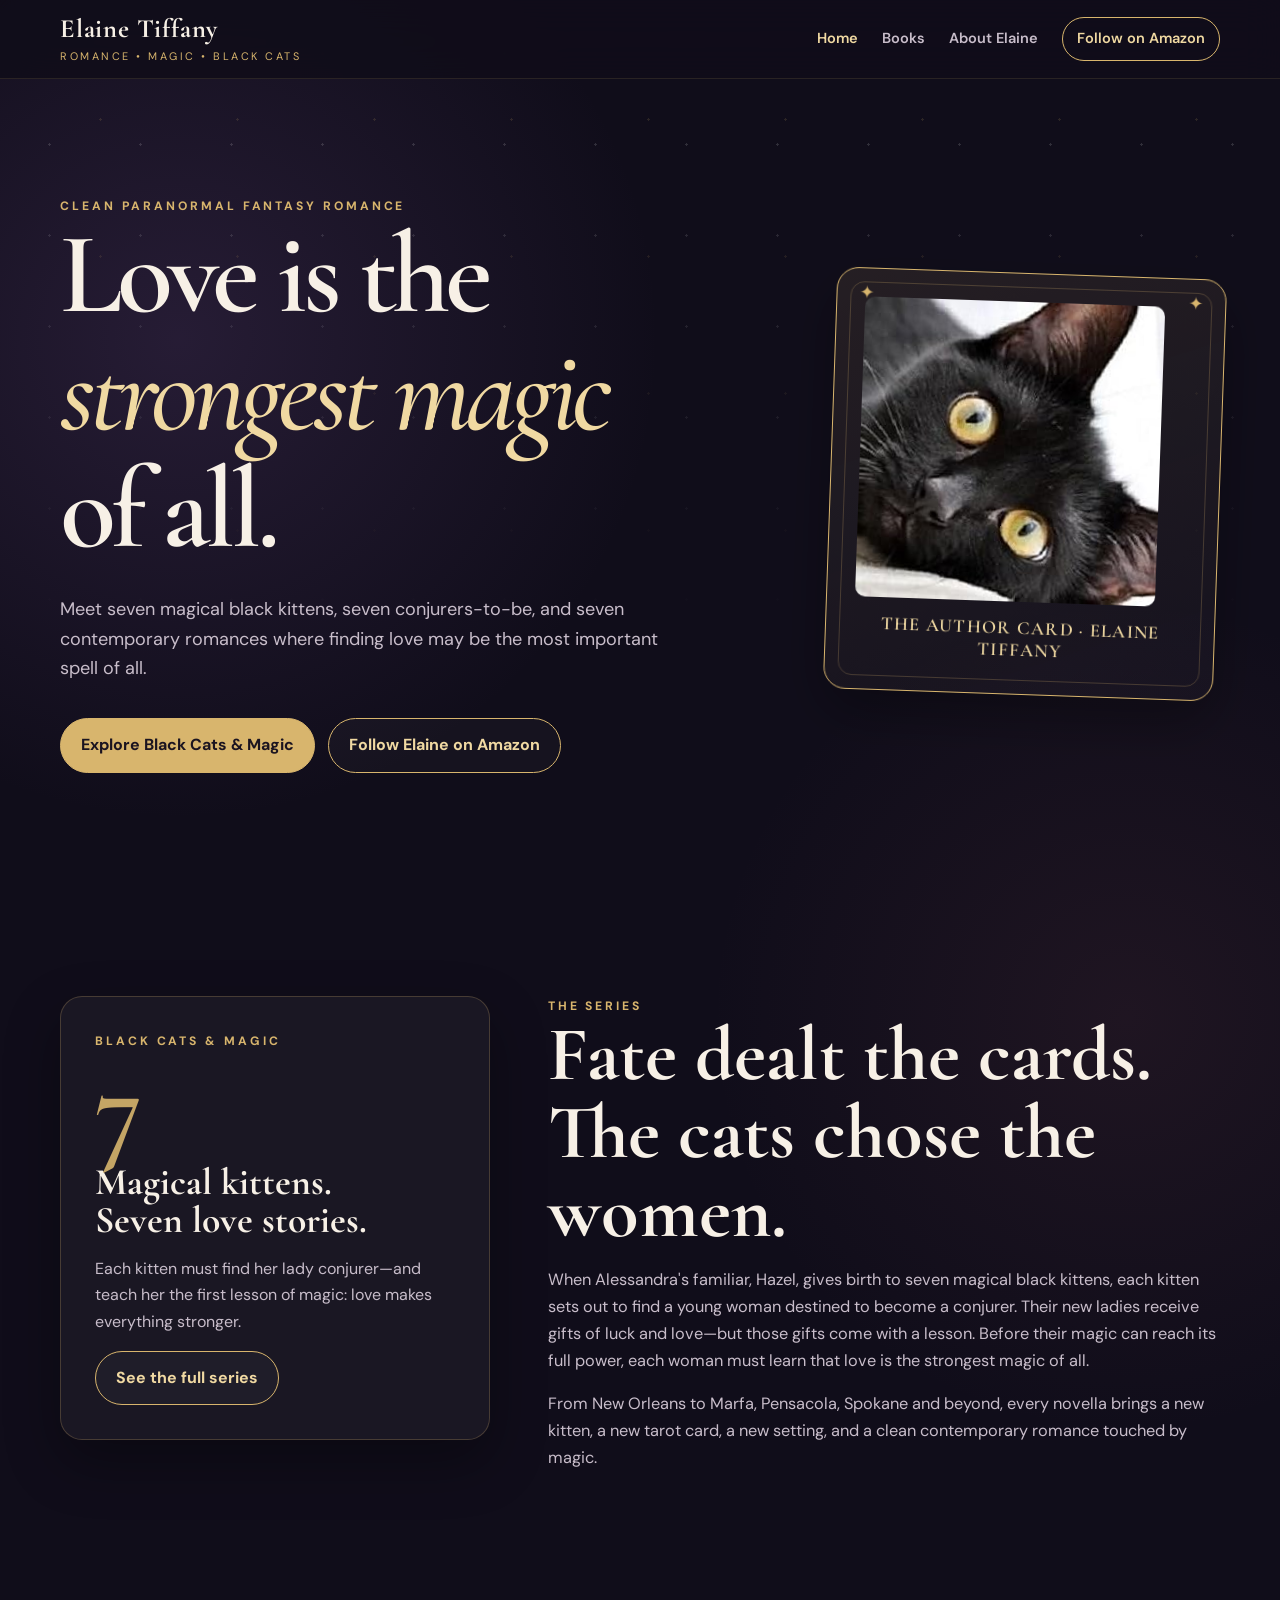
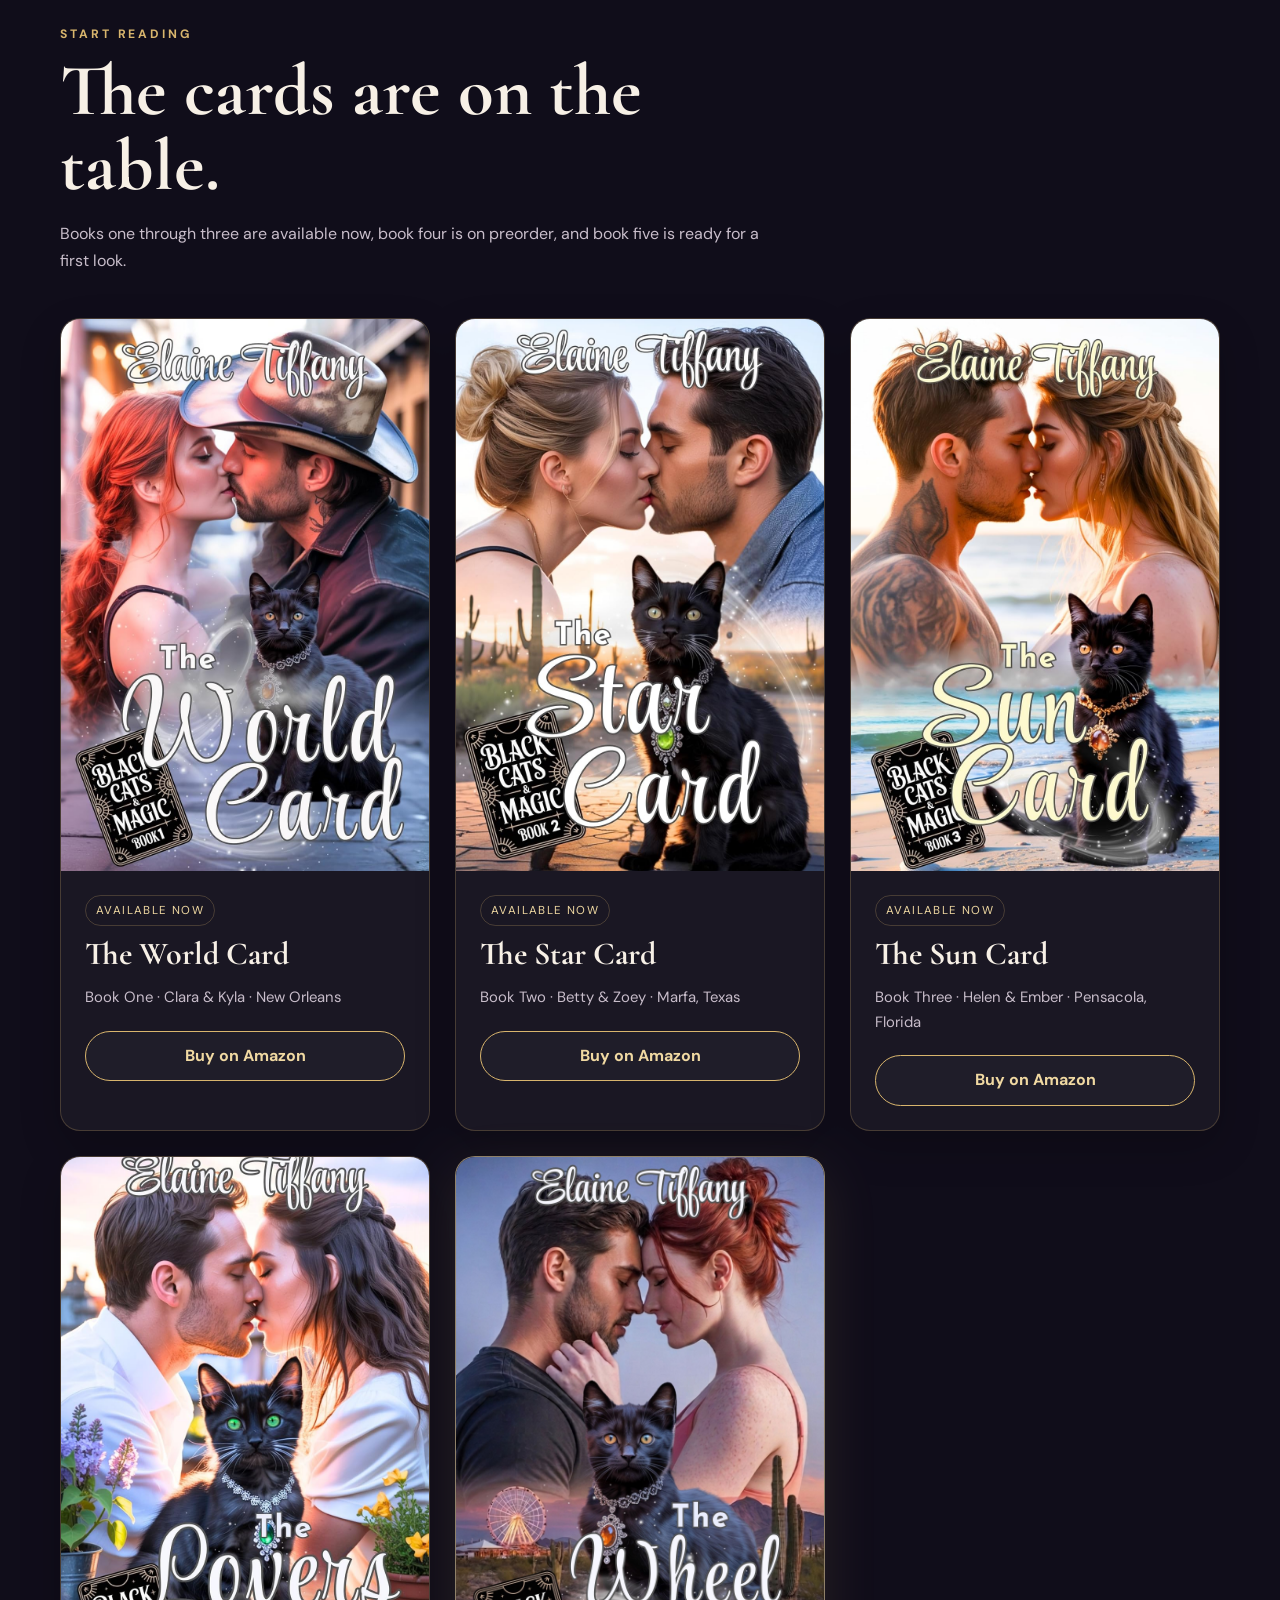
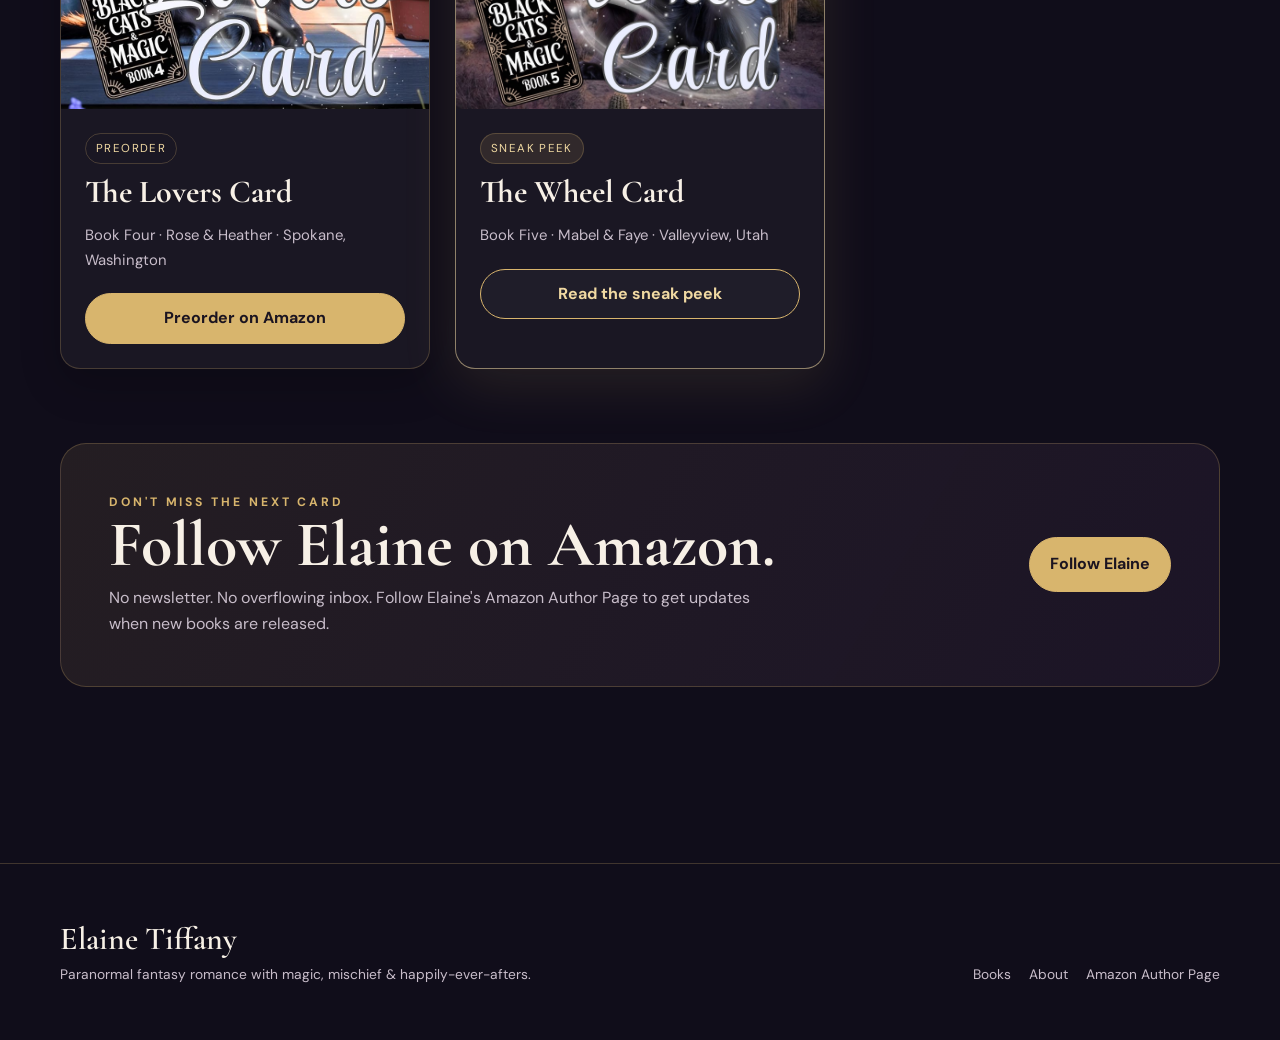
==== index.html @ 22968a8d "Add files via upload" ====
<!doctype html>
<html lang="en">
<head>
  <meta charset="utf-8">
  <meta name="viewport" content="width=device-width, initial-scale=1">
  <title>Elaine Tiffany | Paranormal Fantasy Romance</title>
  <meta name="description" content="Elaine Tiffany writes clean paranormal fantasy romance, including the seven-book Black Cats and Magic series.">
  <link rel="icon" href="assets/favicon.svg" type="image/svg+xml">
  <link rel="stylesheet" href="styles.css">
</head>
<body>
<header class="site-header">
  <div class="container nav-wrap">
    <a class="brand" href="index.html"><strong>Elaine Tiffany</strong><span>Romance • Magic • Black Cats</span></a>
    <nav aria-label="Primary navigation">
      <a href="index.html" aria-current="page">Home</a>
      <a href="books.html">Books</a>
      <a href="about.html">About Elaine</a>
      <a class="nav-cta" href="https://www.amazon.com/stores/author/B0BPYTJP8M" target="_blank" rel="noopener">Follow on Amazon</a>
    </nav>
  </div>
</header>

<main>
  <section class="hero">
    <div class="container hero-grid">
      <div>
        <div class="eyebrow">Clean paranormal fantasy romance</div>
        <h1>Love is the <em>strongest magic</em> of all.</h1>
        <p class="hero-lede">Meet seven magical black kittens, seven conjurers-to-be, and seven contemporary romances where finding love may be the most important spell of all.</p>
        <div class="button-row">
          <a class="button primary" href="books.html">Explore Black Cats &amp; Magic</a>
          <a class="button secondary" href="https://www.amazon.com/stores/author/B0BPYTJP8M" target="_blank" rel="noopener">Follow Elaine on Amazon</a>
        </div>
      </div>
      <div class="tarot-frame" aria-label="Elaine Tiffany author image">
        <div class="tarot-inner">
          <img class="author-cat" src="assets/images/elaine-tiffany-author.jpg" alt="Black cat with golden eyes, Elaine Tiffany's author image">
          <div class="tarot-caption">THE AUTHOR CARD · ELAINE TIFFANY</div>
        </div>
      </div>
    </div>
  </section>

  <section class="section">
    <div class="container series-intro">
      <aside class="series-title-card">
        <div class="eyebrow">Black Cats &amp; Magic</div>
        <div class="big-seven">7</div>
        <h3 style="font-size:2.35rem">Magical kittens.<br>Seven love stories.</h3>
        <p>Each kitten must find her lady conjurer—and teach her the first lesson of magic: love makes everything stronger.</p>
        <a class="button secondary" href="books.html">See the full series</a>
      </aside>
      <div class="series-copy">
        <div class="eyebrow">The series</div>
        <h2>Fate dealt the cards.<br>The cats chose the women.</h2>
        <p>When Alessandra's familiar, Hazel, gives birth to seven magical black kittens, each kitten sets out to find a young woman destined to become a conjurer. Their new ladies receive gifts of luck and love—but those gifts come with a lesson. Before their magic can reach its full power, each woman must learn that love is the strongest magic of all.</p>
        <p>From New Orleans to Marfa, Pensacola, Spokane and beyond, every novella brings a new kitten, a new tarot card, a new setting, and a clean contemporary romance touched by magic.</p>
      </div>
    </div>
  </section>

  <section class="section section-tight">
    <div class="container">
      <div class="section-head">
        <div class="eyebrow">Start reading</div>
        <h2>The cards are on the table.</h2>
        <p>Books one through three are available now, book four is on preorder, and book five is ready for a first look.</p>
      </div>
      <div class="book-grid">
        <article class="book-card"><img src="assets/images/the-world-card.jpg" alt="The World Card book cover"><div class="book-card-body"><span class="status">Available now</span><h3>The World Card</h3><p>Book One · Clara &amp; Kyla · New Orleans</p><a class="button secondary" href="https://www.amazon.com/dp/B0DJK5N8MV" target="_blank" rel="noopener">Buy on Amazon</a></div></article>
        <article class="book-card"><img src="assets/images/the-star-card.jpg" alt="The Star Card book cover"><div class="book-card-body"><span class="status">Available now</span><h3>The Star Card</h3><p>Book Two · Betty &amp; Zoey · Marfa, Texas</p><a class="button secondary" href="https://www.amazon.com/dp/B0DPY5WGW9" target="_blank" rel="noopener">Buy on Amazon</a></div></article>
        <article class="book-card"><img src="assets/images/the-sun-card.jpg" alt="The Sun Card book cover"><div class="book-card-body"><span class="status">Available now</span><h3>The Sun Card</h3><p>Book Three · Helen &amp; Ember · Pensacola, Florida</p><a class="button secondary" href="https://www.amazon.com/dp/B0F662FKKF" target="_blank" rel="noopener">Buy on Amazon</a></div></article>
        <article class="book-card"><img src="assets/images/the-lovers-card.jpg" alt="The Lovers Card book cover"><div class="book-card-body"><span class="status">Preorder</span><h3>The Lovers Card</h3><p>Book Four · Rose &amp; Heather · Spokane, Washington</p><a class="button primary" href="https://www.amazon.com/dp/B0HG5HDKYB" target="_blank" rel="noopener">Preorder on Amazon</a></div></article>
        <article class="book-card sneak"><img src="assets/images/the-wheel-card.jpg" alt="The Wheel Card book cover"><div class="book-card-body"><span class="status">Sneak peek</span><h3>The Wheel Card</h3><p>Book Five · Mabel &amp; Faye · Valleyview, Utah</p><a class="button secondary" href="books.html#book-five">Read the sneak peek</a></div></article>
      </div>

      <div class="cta-band">
        <div><div class="eyebrow">Don't miss the next card</div><h2>Follow Elaine on Amazon.</h2><p>No newsletter. No overflowing inbox. Follow Elaine's Amazon Author Page to get updates when new books are released.</p></div>
        <a class="button primary" href="https://www.amazon.com/stores/author/B0BPYTJP8M" target="_blank" rel="noopener">Follow Elaine</a>
      </div>
    </div>
  </section>
</main>

<footer class="site-footer"><div class="container footer-grid"><div><div class="footer-brand">Elaine Tiffany</div><div class="footer-note">Paranormal fantasy romance with magic, mischief &amp; happily-ever-afters.</div></div><div class="footer-links"><a href="books.html">Books</a><a href="about.html">About</a><a href="https://www.amazon.com/stores/author/B0BPYTJP8M" target="_blank" rel="noopener">Amazon Author Page</a></div></div></footer>
</body>
</html>
---- styles.css ----
@import url('https://fonts.googleapis.com/css2?family=Cormorant+Garamond:wght@500;600;700&family=DM+Sans:wght@400;500;600;700&display=swap');

:root {
  --night: #100d1a;
  --night-2: #191329;
  --plum: #2b1e3c;
  --ink: #f7f0e6;
  --muted: #c8bdca;
  --gold: #d8b56d;
  --gold-pale: #f0d9a2;
  --rose: #c98282;
  --line: rgba(216,181,109,.24);
  --panel: rgba(255,255,255,.045);
  --shadow: 0 22px 55px rgba(0,0,0,.32);
}

* { box-sizing: border-box; }
html { scroll-behavior: smooth; }
body {
  margin: 0;
  color: var(--ink);
  font-family: "DM Sans", system-ui, sans-serif;
  background:
    radial-gradient(circle at 14% 8%, rgba(109,76,138,.24), transparent 30rem),
    radial-gradient(circle at 88% 24%, rgba(141,79,89,.12), transparent 26rem),
    var(--night);
  line-height: 1.65;
}
body::before {
  content: "";
  position: fixed; inset: 0; pointer-events: none; opacity: .25;
  background-image:
    radial-gradient(circle, rgba(255,255,255,.7) 0 1px, transparent 1.4px),
    radial-gradient(circle, rgba(216,181,109,.7) 0 1px, transparent 1.4px);
  background-size: 91px 91px, 137px 137px;
  background-position: 4px 8px, 32px 51px;
  mask-image: linear-gradient(to bottom, black, transparent 72%);
}

a { color: inherit; }
img { max-width: 100%; display: block; }
.container { width: min(1160px, calc(100% - 40px)); margin: 0 auto; }

.site-header {
  position: sticky; top: 0; z-index: 50;
  background: rgba(16,13,26,.88);
  backdrop-filter: blur(18px);
  border-bottom: 1px solid rgba(216,181,109,.13);
}
.nav-wrap { display:flex; align-items:center; justify-content:space-between; min-height:78px; gap:24px; }
.brand { text-decoration:none; display:flex; flex-direction:column; line-height:1; }
.brand strong { font: 700 1.65rem/1 "Cormorant Garamond", serif; letter-spacing:.03em; }
.brand span { color:var(--gold); font-size:.68rem; letter-spacing:.23em; text-transform:uppercase; margin-top:8px; }
nav { display:flex; gap:24px; align-items:center; }
nav a { text-decoration:none; color:var(--muted); font-size:.91rem; font-weight:600; }
nav a:hover, nav a[aria-current="page"] { color:var(--gold-pale); }
.nav-cta { border:1px solid var(--gold); padding:9px 14px; border-radius:999px; color:var(--gold-pale)!important; }

.hero { min-height: calc(100vh - 79px); display:grid; align-items:center; padding:72px 0 82px; }
.hero-grid { display:grid; grid-template-columns: 1.12fr .88fr; align-items:center; gap:72px; }
.eyebrow { color:var(--gold); font-size:.76rem; text-transform:uppercase; letter-spacing:.24em; font-weight:700; }
h1,h2,h3 { font-family:"Cormorant Garamond", serif; line-height:1.02; margin:0; }
h1 { font-size:clamp(4rem, 9vw, 7.6rem); font-weight:600; letter-spacing:-.045em; }
.hero h1 em { color:var(--gold-pale); font-style:italic; font-weight:500; }
.hero-lede { max-width:680px; color:var(--muted); font-size:1.13rem; margin:26px 0 34px; }
.button-row { display:flex; flex-wrap:wrap; gap:13px; }
.button { display:inline-flex; align-items:center; justify-content:center; text-decoration:none; border-radius:999px; padding:13px 20px; font-weight:700; border:1px solid var(--gold); transition:.2s ease; }
.button.primary { background:var(--gold); color:#1b1420; }
.button.secondary { color:var(--gold-pale); background:rgba(255,255,255,.025); }
.button:hover { transform:translateY(-2px); box-shadow:0 9px 24px rgba(0,0,0,.24); }

.tarot-frame { width:min(390px, 100%); margin-left:auto; border:1px solid var(--gold); padding:13px; border-radius:22px; background:linear-gradient(160deg, rgba(216,181,109,.1), rgba(255,255,255,.02)); box-shadow:var(--shadow); transform:rotate(2deg); }
.tarot-inner { border:1px solid var(--line); padding:14px; border-radius:14px; position:relative; }
.tarot-inner::before,.tarot-inner::after { content:"✦"; position:absolute; color:var(--gold); font-size:18px; top:-4px; }
.tarot-inner::before { left:8px; }.tarot-inner::after { right:8px; }
.author-cat { aspect-ratio:1/1; object-fit:cover; border-radius:10px; }
.tarot-caption { text-align:center; padding:15px 4px 5px; color:var(--gold-pale); font:600 1.15rem "Cormorant Garamond",serif; letter-spacing:.07em; }

.section { padding:96px 0; position:relative; }
.section-tight { padding-top:40px; }
.section-head { max-width:720px; margin-bottom:44px; }
.section-head h2 { font-size:clamp(2.9rem,5.7vw,5rem); margin-top:10px; }
.section-head p { color:var(--muted); margin:18px 0 0; }

.series-intro { display:grid; grid-template-columns:.78fr 1.22fr; gap:58px; align-items:start; }
.series-title-card { border:1px solid var(--line); border-radius:22px; padding:34px; background:var(--panel); box-shadow:var(--shadow); position:sticky; top:112px; }
.series-title-card .big-seven { font:600 7rem/1 "Cormorant Garamond",serif; color:var(--gold); opacity:.9; }
.series-title-card p { color:var(--muted); }
.series-copy h2 { font-size:clamp(3.2rem,6vw,5.3rem); }
.series-copy p { color:var(--muted); font-size:1.02rem; }

.book-grid { display:grid; grid-template-columns:repeat(3,1fr); gap:25px; }
.book-card { border:1px solid var(--line); background:var(--panel); border-radius:20px; overflow:hidden; box-shadow:0 16px 42px rgba(0,0,0,.2); }
.book-card img { width:100%; aspect-ratio:2/3; object-fit:cover; }
.book-card-body { padding:24px; }
.book-card .status { display:inline-flex; padding:5px 10px; border:1px solid var(--line); border-radius:999px; color:var(--gold-pale); font-size:.72rem; letter-spacing:.12em; text-transform:uppercase; margin-bottom:12px; }
.book-card h3 { font-size:2rem; }
.book-card p { color:var(--muted); font-size:.93rem; }
.book-card .button { width:100%; margin-top:6px; padding:11px 14px; }
.sneak { border-color:rgba(240,217,162,.55); box-shadow:0 16px 55px rgba(216,181,109,.12); }
.sneak .status { background:rgba(216,181,109,.12); }

.cta-band { margin:74px 0 0; border:1px solid var(--line); border-radius:26px; padding:48px; background:linear-gradient(120deg, rgba(216,181,109,.1), rgba(110,74,136,.12)); display:flex; justify-content:space-between; align-items:center; gap:28px; }
.cta-band h2 { font-size:clamp(2.3rem,5vw,4rem); }
.cta-band p { color:var(--muted); margin:8px 0 0; max-width:650px; }

.page-hero { padding:88px 0 48px; }
.page-hero h1 { font-size:clamp(4rem,8vw,7rem); }
.page-hero p { color:var(--muted); max-width:760px; font-size:1.08rem; }
.book-list { display:flex; flex-direction:column; gap:34px; }
.book-feature { display:grid; grid-template-columns:280px 1fr; gap:40px; padding:30px; border:1px solid var(--line); background:var(--panel); border-radius:24px; align-items:start; }
.book-feature img { border-radius:12px; box-shadow:0 16px 38px rgba(0,0,0,.34); }
.book-meta { color:var(--gold); text-transform:uppercase; letter-spacing:.17em; font-size:.73rem; font-weight:700; }
.book-feature h2 { font-size:clamp(2.7rem,5vw,4.3rem); margin:8px 0 13px; }
.book-feature p { color:var(--muted); }
.book-feature .button { margin-top:8px; }

.future-grid { display:grid; grid-template-columns:1fr 1fr; gap:28px; margin-top:38px; }
.future-card { min-height:330px; border:1px solid var(--line); border-radius:24px; padding:38px; display:flex; flex-direction:column; justify-content:flex-end; background:
  linear-gradient(to top, rgba(16,13,26,.96), rgba(26,19,41,.74)),
  repeating-linear-gradient(45deg, transparent 0 24px, rgba(216,181,109,.04) 24px 25px);
  position:relative; overflow:hidden;
}
.future-card::before { content:"✦"; position:absolute; top:25px; right:30px; color:var(--gold); font-size:3rem; opacity:.3; }
.future-card .roman { font:600 5.5rem/1 "Cormorant Garamond",serif; color:rgba(216,181,109,.18); position:absolute; top:22px; left:30px; }
.future-card h3 { font-size:3rem; }
.future-card p { color:var(--muted); margin-bottom:0; }

.about-grid { display:grid; grid-template-columns:370px 1fr; gap:64px; align-items:start; }
.about-photo { border:1px solid var(--gold); padding:14px; border-radius:22px; background:var(--panel); box-shadow:var(--shadow); }
.about-photo img { border-radius:12px; aspect-ratio:1/1; object-fit:cover; }
.about-copy h1 { font-size:clamp(4rem,8vw,7rem); }
.about-copy p { color:var(--muted); font-size:1.03rem; }
.about-copy .signature { color:var(--gold-pale); font:italic 600 2rem "Cormorant Garamond",serif; }

.site-footer { padding:55px 0; border-top:1px solid var(--line); margin-top:80px; }
.footer-grid { display:flex; justify-content:space-between; gap:30px; align-items:flex-end; }
.footer-brand { font:600 2rem "Cormorant Garamond",serif; }
.footer-note { color:var(--muted); font-size:.86rem; margin-top:5px; }
.footer-links { display:flex; flex-wrap:wrap; gap:18px; justify-content:flex-end; }
.footer-links a { color:var(--muted); text-decoration:none; font-size:.86rem; }
.footer-links a:hover { color:var(--gold-pale); }

@media (max-width: 900px) {
  .hero-grid,.series-intro,.about-grid { grid-template-columns:1fr; }
  .tarot-frame { margin:20px auto 0; }
  .series-title-card { position:static; }
  .book-grid { grid-template-columns:repeat(2,1fr); }
  .book-feature { grid-template-columns:220px 1fr; gap:28px; }
  .about-photo { max-width:380px; }
}
@media (max-width: 650px) {
  .container { width:min(100% - 28px,1160px); }
  .nav-wrap { min-height:70px; }
  nav a:not(.nav-cta) { display:none; }
  .brand strong { font-size:1.35rem; }
  h1 { font-size:3.55rem; }
  .hero { padding-top:48px; }
  .section { padding:70px 0; }
  .book-grid,.future-grid { grid-template-columns:1fr; }
  .book-feature { grid-template-columns:1fr; padding:20px; }
  .book-feature img { width:min(280px,100%); margin:auto; }
  .cta-band,.footer-grid { flex-direction:column; align-items:flex-start; }
  .cta-band { padding:32px; }
  .footer-links { justify-content:flex-start; }
}
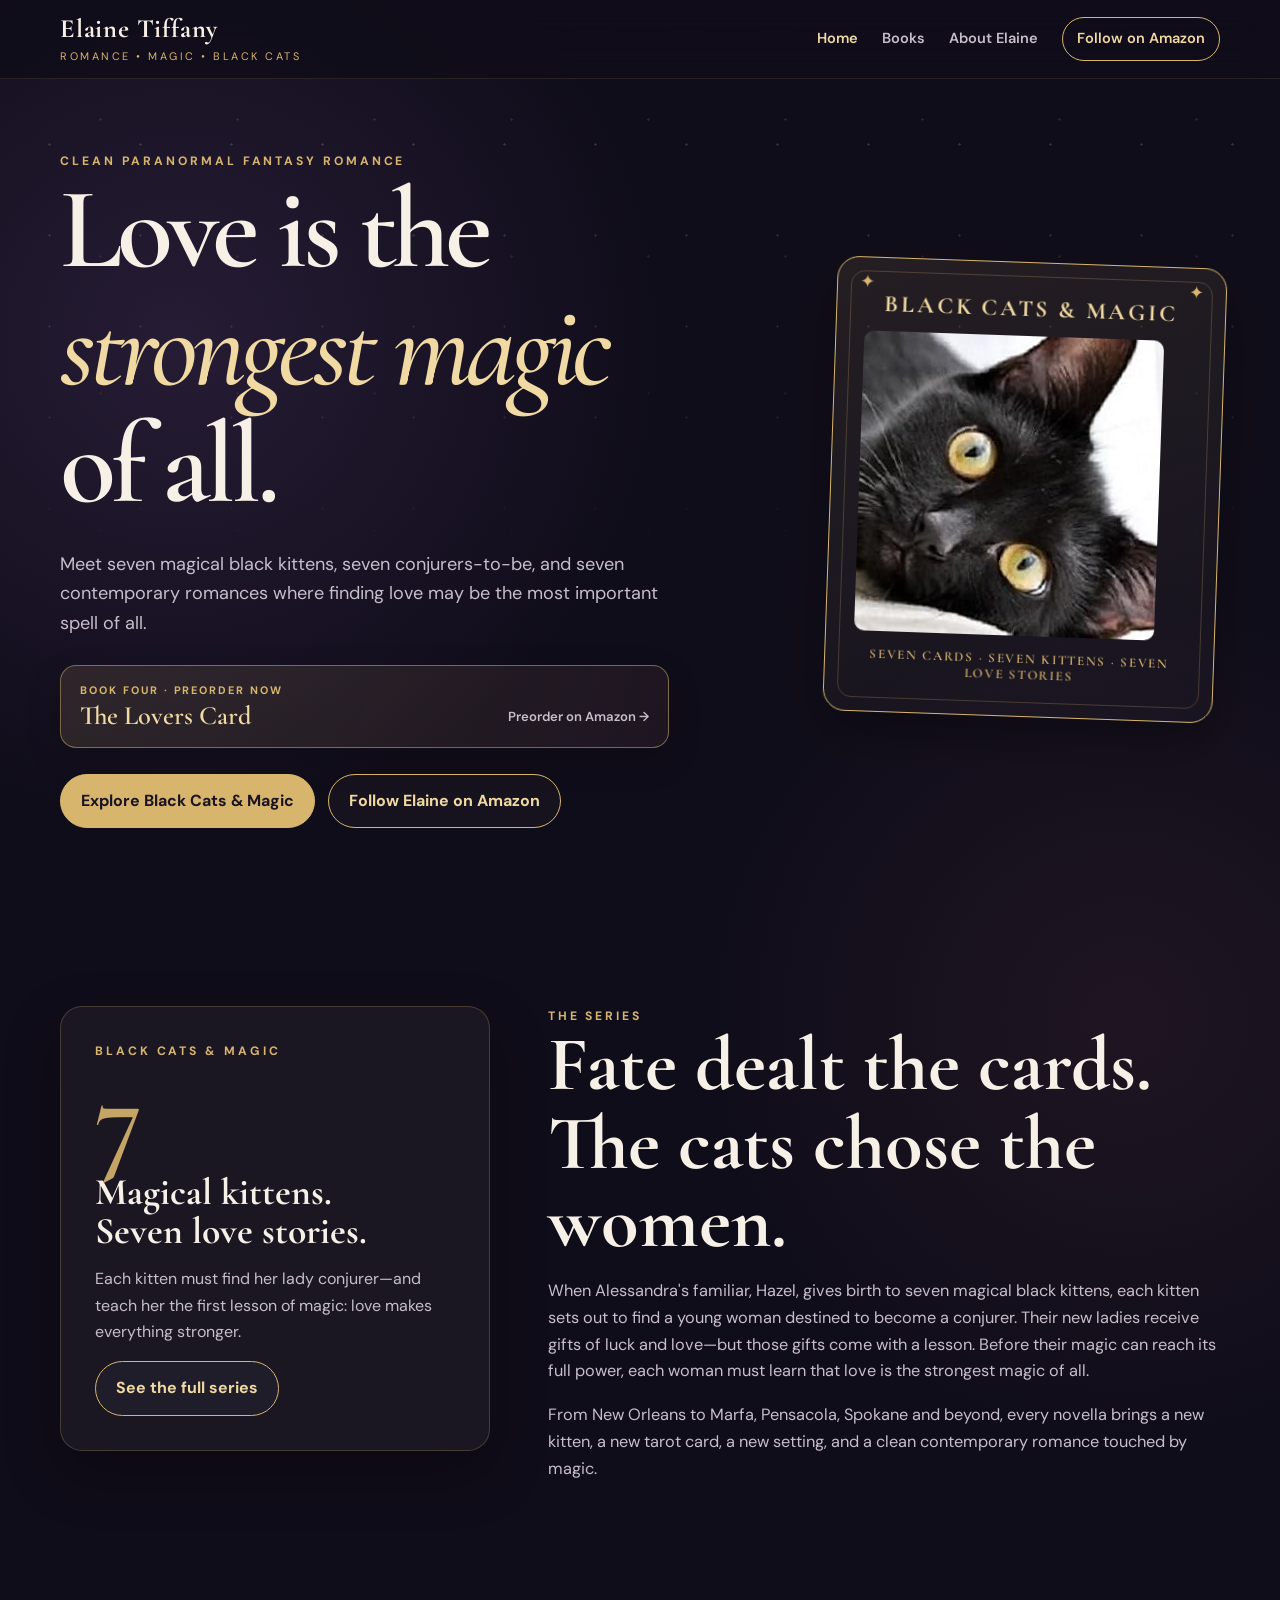
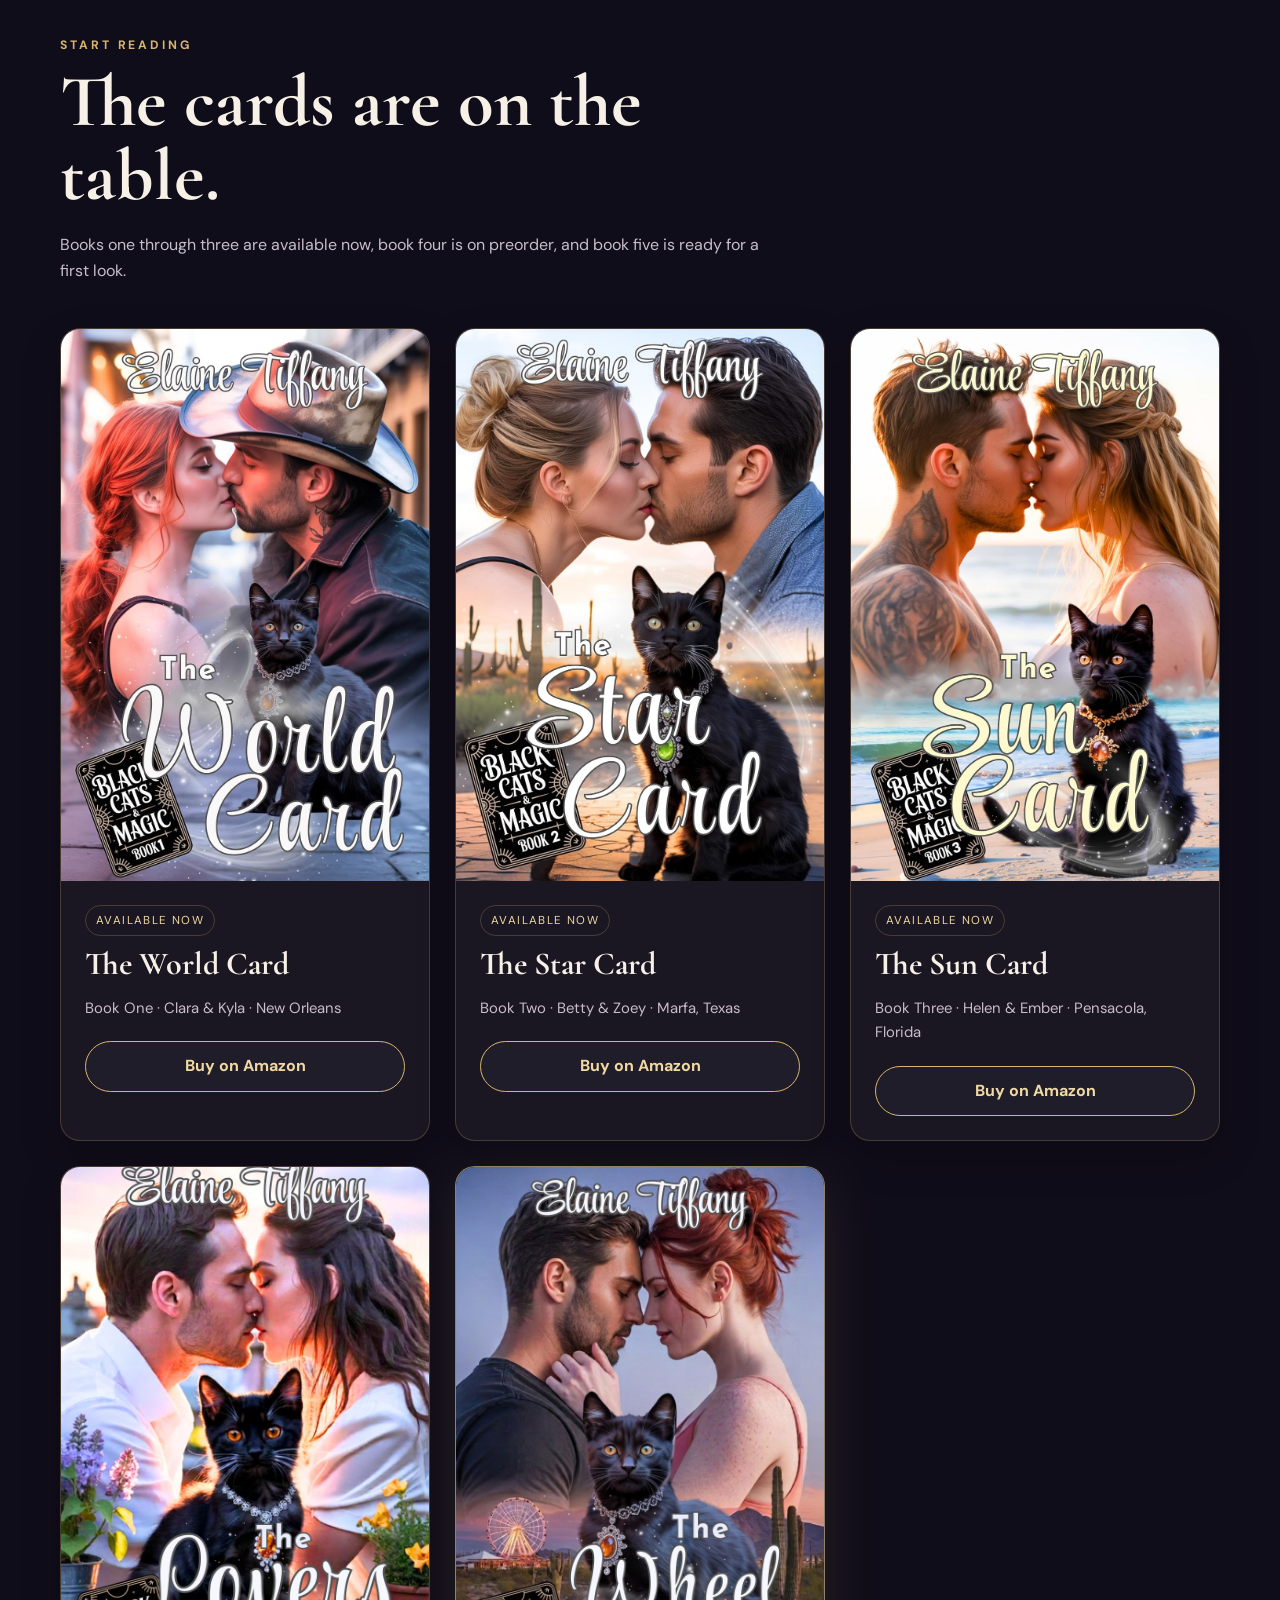
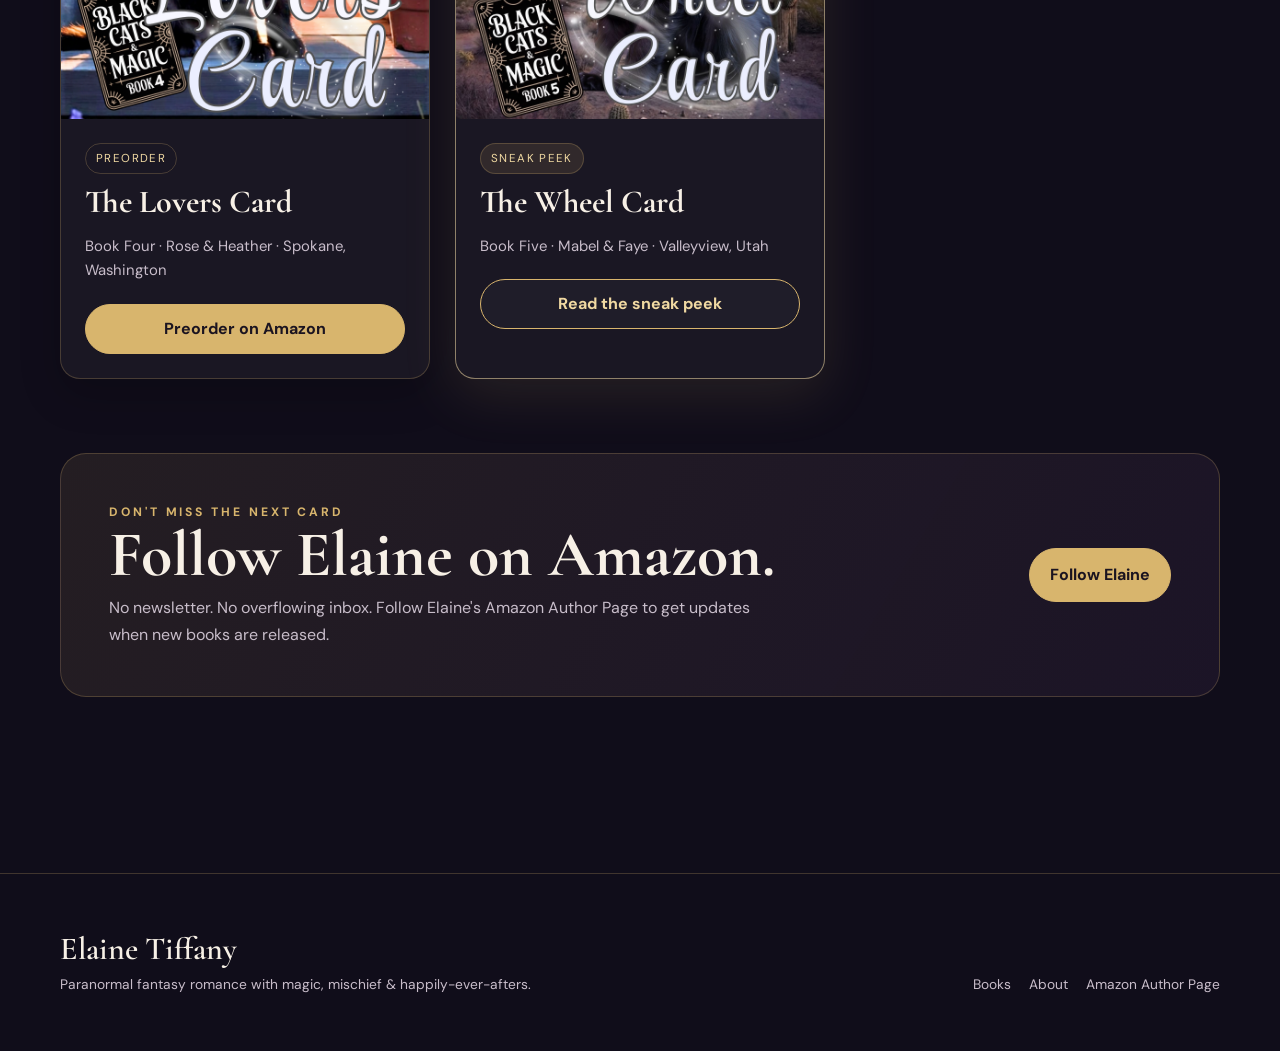
==== commit af1e357c: "Add files via upload" ====
--- a/index.html
+++ b/index.html
@@ -28,15 +28,21 @@
         <div class="eyebrow">Clean paranormal fantasy romance</div>
         <h1>Love is the <em>strongest magic</em> of all.</h1>
         <p class="hero-lede">Meet seven magical black kittens, seven conjurers-to-be, and seven contemporary romances where finding love may be the most important spell of all.</p>
+        <a class="preorder-callout" href="https://www.amazon.com/dp/B0HG5HDKYB" target="_blank" rel="noopener" aria-label="Preorder The Lovers Card, Book Four in Black Cats and Magic, on Amazon">
+          <span class="preorder-kicker">Book Four · Preorder Now</span>
+          <strong>The Lovers Card</strong>
+          <span class="preorder-arrow">Preorder on Amazon →</span>
+        </a>
         <div class="button-row">
           <a class="button primary" href="books.html">Explore Black Cats &amp; Magic</a>
           <a class="button secondary" href="https://www.amazon.com/stores/author/B0BPYTJP8M" target="_blank" rel="noopener">Follow Elaine on Amazon</a>
         </div>
       </div>
-      <div class="tarot-frame" aria-label="Elaine Tiffany author image">
+      <div class="tarot-frame series-emblem" aria-label="Black Cats and Magic series emblem">
         <div class="tarot-inner">
-          <img class="author-cat" src="assets/images/elaine-tiffany-author.jpg" alt="Black cat with golden eyes, Elaine Tiffany's author image">
-          <div class="tarot-caption">THE AUTHOR CARD · ELAINE TIFFANY</div>
+          <div class="series-emblem-title">BLACK CATS &amp; MAGIC</div>
+          <img class="author-cat" src="assets/images/elaine-tiffany-author.jpg" alt="Black cat with golden eyes">
+          <div class="tarot-caption">SEVEN CARDS · SEVEN KITTENS · SEVEN LOVE STORIES</div>
         </div>
       </div>
     </div>
--- a/styles.css
+++ b/styles.css
@@ -64,6 +64,20 @@
 .hero h1 em { color:var(--gold-pale); font-style:italic; font-weight:500; }
 .hero-lede { max-width:680px; color:var(--muted); font-size:1.13rem; margin:26px 0 34px; }
 .button-row { display:flex; flex-wrap:wrap; gap:13px; }
+.preorder-callout {
+  max-width:680px; margin:-8px 0 26px; padding:16px 19px; display:grid; grid-template-columns:1fr auto; gap:2px 18px; align-items:center;
+  border:1px solid rgba(216,181,109,.5); border-radius:16px; text-decoration:none;
+  background:linear-gradient(110deg, rgba(216,181,109,.13), rgba(201,130,130,.08)); box-shadow:0 12px 34px rgba(0,0,0,.16);
+  transition:.2s ease;
+}
+.preorder-callout:hover { transform:translateY(-2px); border-color:var(--gold); box-shadow:0 16px 38px rgba(0,0,0,.24); }
+.preorder-kicker { grid-column:1 / -1; color:var(--gold); font-size:.68rem; font-weight:700; letter-spacing:.18em; text-transform:uppercase; }
+.preorder-callout strong { color:var(--gold-pale); font:600 1.65rem/1.1 "Cormorant Garamond",serif; }
+.preorder-arrow { color:var(--muted); font-size:.82rem; font-weight:600; }
+.series-emblem { width:min(420px,100%); }
+.series-emblem-title { text-align:center; color:var(--gold-pale); font:700 1.45rem/1 "Cormorant Garamond",serif; letter-spacing:.12em; padding:7px 4px 15px; }
+.series-emblem .tarot-caption { font-size:.82rem; letter-spacing:.13em; color:var(--gold); }
+
 .button { display:inline-flex; align-items:center; justify-content:center; text-decoration:none; border-radius:999px; padding:13px 20px; font-weight:700; border:1px solid var(--gold); transition:.2s ease; }
 .button.primary { background:var(--gold); color:#1b1420; }
 .button.secondary { color:var(--gold-pale); background:rgba(255,255,255,.025); }
@@ -156,6 +170,8 @@
   .brand strong { font-size:1.35rem; }
   h1 { font-size:3.55rem; }
   .hero { padding-top:48px; }
+  .preorder-callout { grid-template-columns:1fr; }
+  .preorder-arrow { margin-top:5px; }
   .section { padding:70px 0; }
   .book-grid,.future-grid { grid-template-columns:1fr; }
   .book-feature { grid-template-columns:1fr; padding:20px; }
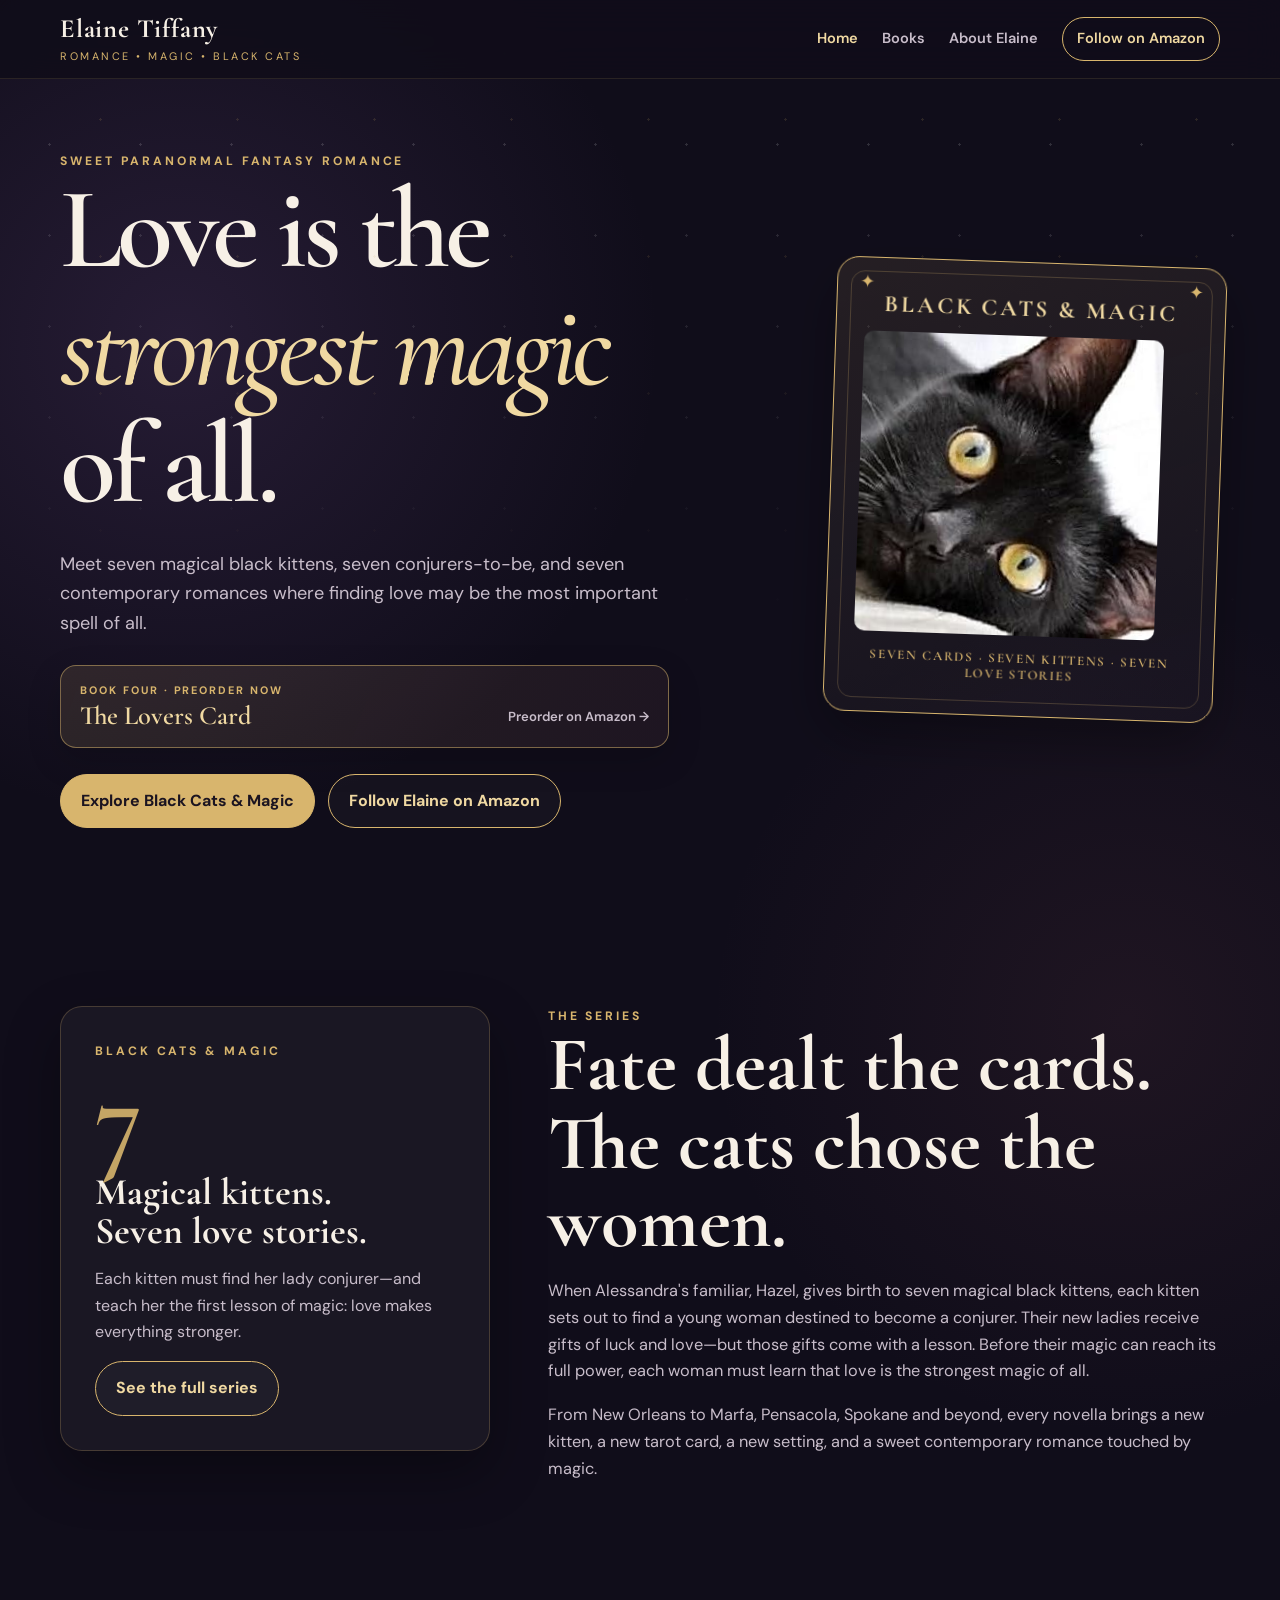
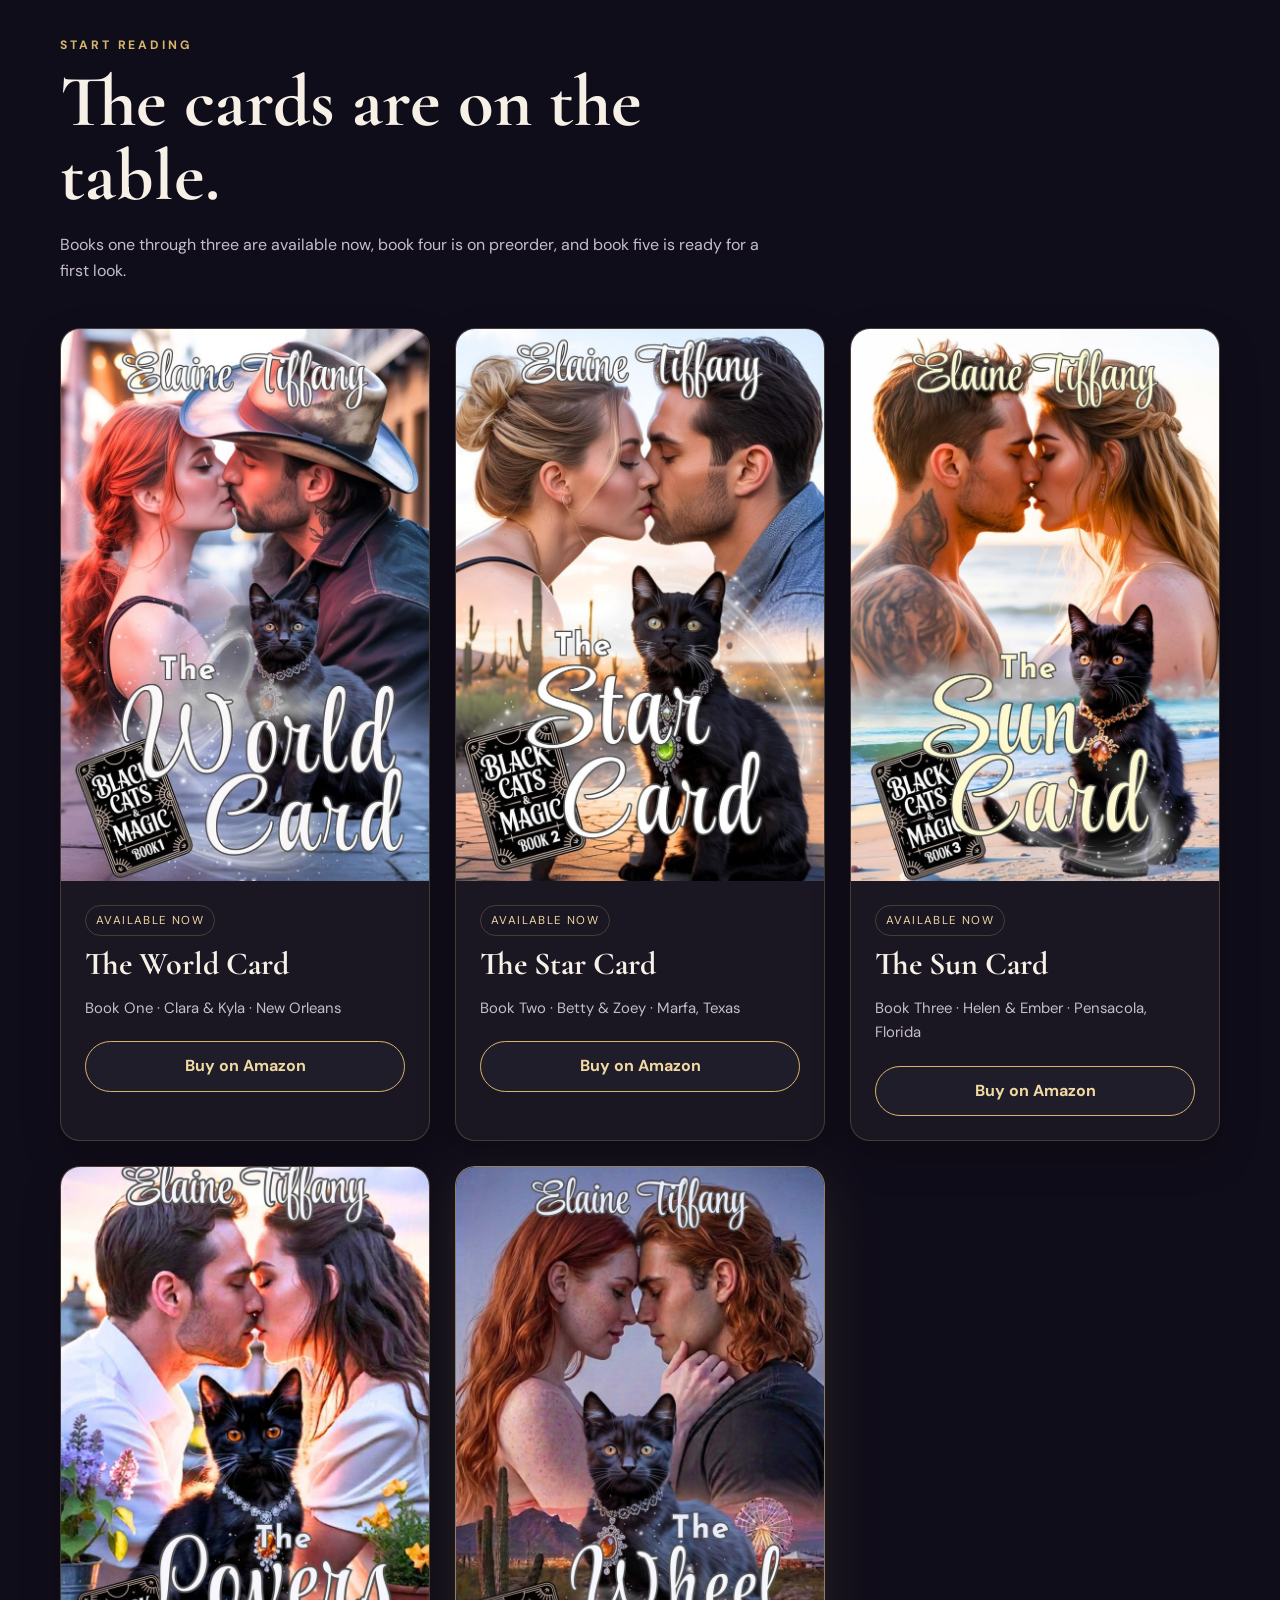
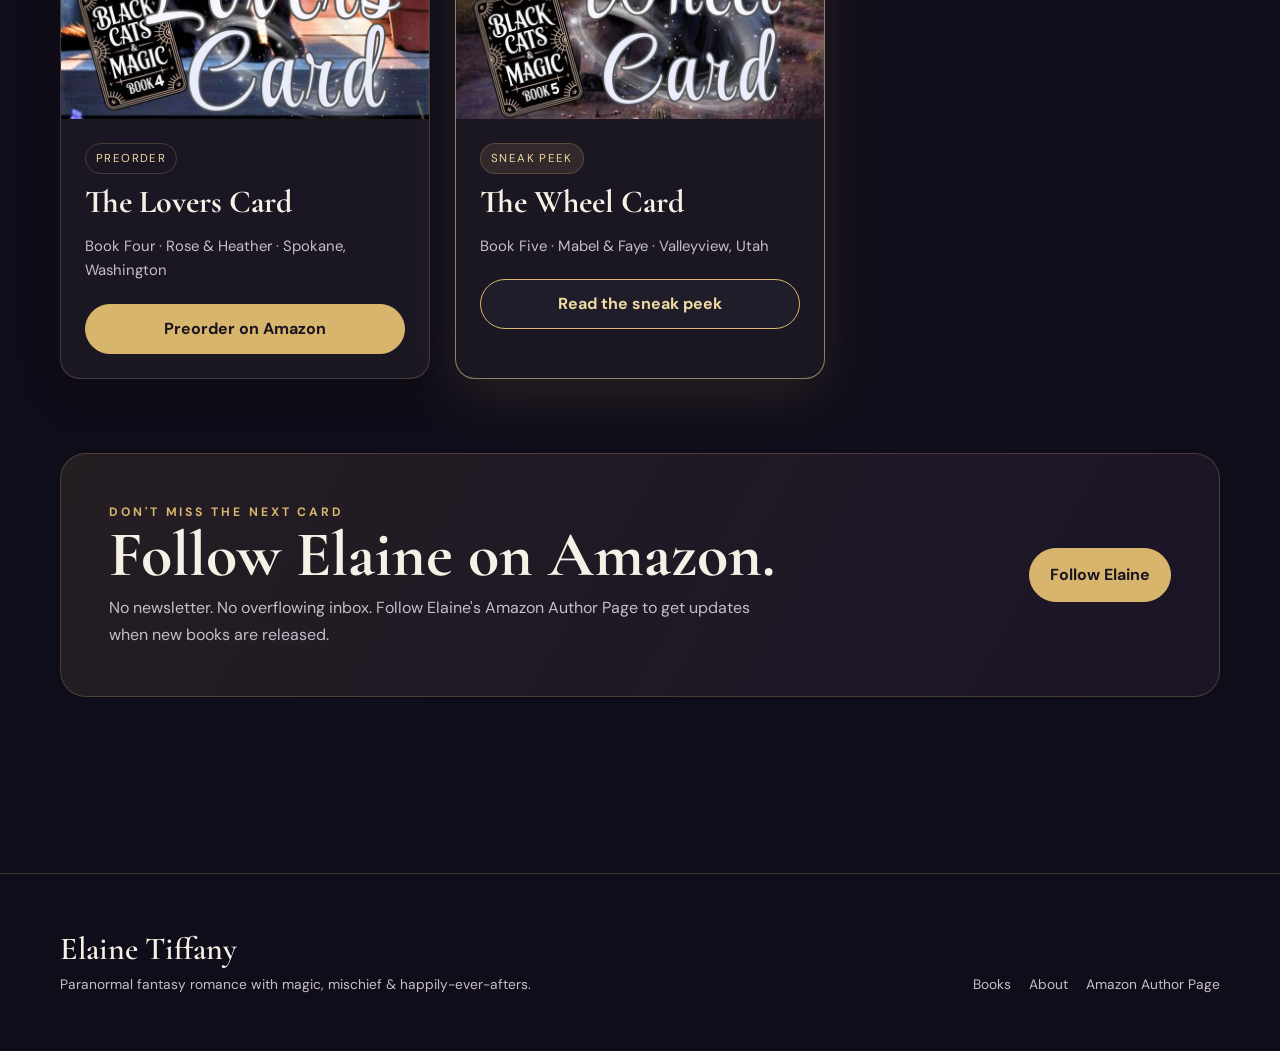
==== commit 3f6ac582: "Update index.html" ====
--- a/index.html
+++ b/index.html
@@ -4,7 +4,7 @@
   <meta charset="utf-8">
   <meta name="viewport" content="width=device-width, initial-scale=1">
   <title>Elaine Tiffany | Paranormal Fantasy Romance</title>
-  <meta name="description" content="Elaine Tiffany writes clean paranormal fantasy romance, including the seven-book Black Cats and Magic series.">
+  <meta name="description" content="Elaine Tiffany writes sweet paranormal fantasy romance, including the seven-book Black Cats and Magic series.">
   <link rel="icon" href="assets/favicon.svg" type="image/svg+xml">
   <link rel="stylesheet" href="styles.css">
 </head>
@@ -25,7 +25,7 @@
   <section class="hero">
     <div class="container hero-grid">
       <div>
-        <div class="eyebrow">Clean paranormal fantasy romance</div>
+        <div class="eyebrow">Sweet paranormal fantasy romance</div>
         <h1>Love is the <em>strongest magic</em> of all.</h1>
         <p class="hero-lede">Meet seven magical black kittens, seven conjurers-to-be, and seven contemporary romances where finding love may be the most important spell of all.</p>
         <a class="preorder-callout" href="https://www.amazon.com/dp/B0HG5HDKYB" target="_blank" rel="noopener" aria-label="Preorder The Lovers Card, Book Four in Black Cats and Magic, on Amazon">
@@ -41,7 +41,7 @@
       <div class="tarot-frame series-emblem" aria-label="Black Cats and Magic series emblem">
         <div class="tarot-inner">
           <div class="series-emblem-title">BLACK CATS &amp; MAGIC</div>
-          <img class="author-cat" src="assets/images/elaine-tiffany-author.jpg" alt="Black cat with golden eyes">
+          <img class="author-cat" src="assets/images/elaine-tiffany-author.jpg" alt="Black cat with golden eyes" decoding="async" fetchpriority="high">
           <div class="tarot-caption">SEVEN CARDS · SEVEN KITTENS · SEVEN LOVE STORIES</div>
         </div>
       </div>
@@ -61,7 +61,7 @@
         <div class="eyebrow">The series</div>
         <h2>Fate dealt the cards.<br>The cats chose the women.</h2>
         <p>When Alessandra's familiar, Hazel, gives birth to seven magical black kittens, each kitten sets out to find a young woman destined to become a conjurer. Their new ladies receive gifts of luck and love—but those gifts come with a lesson. Before their magic can reach its full power, each woman must learn that love is the strongest magic of all.</p>
-        <p>From New Orleans to Marfa, Pensacola, Spokane and beyond, every novella brings a new kitten, a new tarot card, a new setting, and a clean contemporary romance touched by magic.</p>
+        <p>From New Orleans to Marfa, Pensacola, Spokane and beyond, every novella brings a new kitten, a new tarot card, a new setting, and a sweet contemporary romance touched by magic.</p>
       </div>
     </div>
   </section>
@@ -74,11 +74,11 @@
         <p>Books one through three are available now, book four is on preorder, and book five is ready for a first look.</p>
       </div>
       <div class="book-grid">
-        <article class="book-card"><img src="assets/images/the-world-card.jpg" alt="The World Card book cover"><div class="book-card-body"><span class="status">Available now</span><h3>The World Card</h3><p>Book One · Clara &amp; Kyla · New Orleans</p><a class="button secondary" href="https://www.amazon.com/dp/B0DJK5N8MV" target="_blank" rel="noopener">Buy on Amazon</a></div></article>
-        <article class="book-card"><img src="assets/images/the-star-card.jpg" alt="The Star Card book cover"><div class="book-card-body"><span class="status">Available now</span><h3>The Star Card</h3><p>Book Two · Betty &amp; Zoey · Marfa, Texas</p><a class="button secondary" href="https://www.amazon.com/dp/B0DPY5WGW9" target="_blank" rel="noopener">Buy on Amazon</a></div></article>
-        <article class="book-card"><img src="assets/images/the-sun-card.jpg" alt="The Sun Card book cover"><div class="book-card-body"><span class="status">Available now</span><h3>The Sun Card</h3><p>Book Three · Helen &amp; Ember · Pensacola, Florida</p><a class="button secondary" href="https://www.amazon.com/dp/B0F662FKKF" target="_blank" rel="noopener">Buy on Amazon</a></div></article>
-        <article class="book-card"><img src="assets/images/the-lovers-card.jpg" alt="The Lovers Card book cover"><div class="book-card-body"><span class="status">Preorder</span><h3>The Lovers Card</h3><p>Book Four · Rose &amp; Heather · Spokane, Washington</p><a class="button primary" href="https://www.amazon.com/dp/B0HG5HDKYB" target="_blank" rel="noopener">Preorder on Amazon</a></div></article>
-        <article class="book-card sneak"><img src="assets/images/the-wheel-card.jpg" alt="The Wheel Card book cover"><div class="book-card-body"><span class="status">Sneak peek</span><h3>The Wheel Card</h3><p>Book Five · Mabel &amp; Faye · Valleyview, Utah</p><a class="button secondary" href="books.html#book-five">Read the sneak peek</a></div></article>
+        <article class="book-card"><img src="assets/images/the-world-card.jpg" alt="The World Card book cover" decoding="async" loading="lazy"><div class="book-card-body"><span class="status">Available now</span><h3>The World Card</h3><p>Book One · Clara &amp; Kyla · New Orleans</p><a class="button secondary" href="https://www.amazon.com/dp/B0DJK5N8MV" target="_blank" rel="noopener">Buy on Amazon</a></div></article>
+        <article class="book-card"><img src="assets/images/the-star-card.jpg" alt="The Star Card book cover" decoding="async" loading="lazy"><div class="book-card-body"><span class="status">Available now</span><h3>The Star Card</h3><p>Book Two · Betty &amp; Zoey · Marfa, Texas</p><a class="button secondary" href="https://www.amazon.com/dp/B0DPY5WGW9" target="_blank" rel="noopener">Buy on Amazon</a></div></article>
+        <article class="book-card"><img src="assets/images/the-sun-card.jpg" alt="The Sun Card book cover" decoding="async" loading="lazy"><div class="book-card-body"><span class="status">Available now</span><h3>The Sun Card</h3><p>Book Three · Helen &amp; Ember · Pensacola, Florida</p><a class="button secondary" href="https://www.amazon.com/dp/B0F662FKKF" target="_blank" rel="noopener">Buy on Amazon</a></div></article>
+        <article class="book-card"><img src="assets/images/the-lovers-card.jpg" alt="The Lovers Card book cover" decoding="async" loading="lazy"><div class="book-card-body"><span class="status">Preorder</span><h3>The Lovers Card</h3><p>Book Four · Rose &amp; Heather · Spokane, Washington</p><a class="button primary" href="https://www.amazon.com/dp/B0HG5HDKYB" target="_blank" rel="noopener">Preorder on Amazon</a></div></article>
+        <article class="book-card sneak"><img src="assets/images/the-wheel-card.jpg" alt="The Wheel Card book cover" decoding="async" loading="lazy"><div class="book-card-body"><span class="status">Sneak peek</span><h3>The Wheel Card</h3><p>Book Five · Mabel &amp; Faye · Valleyview, Utah</p><a class="button secondary" href="books.html#book-five">Read the sneak peek</a></div></article>
       </div>
 
       <div class="cta-band">
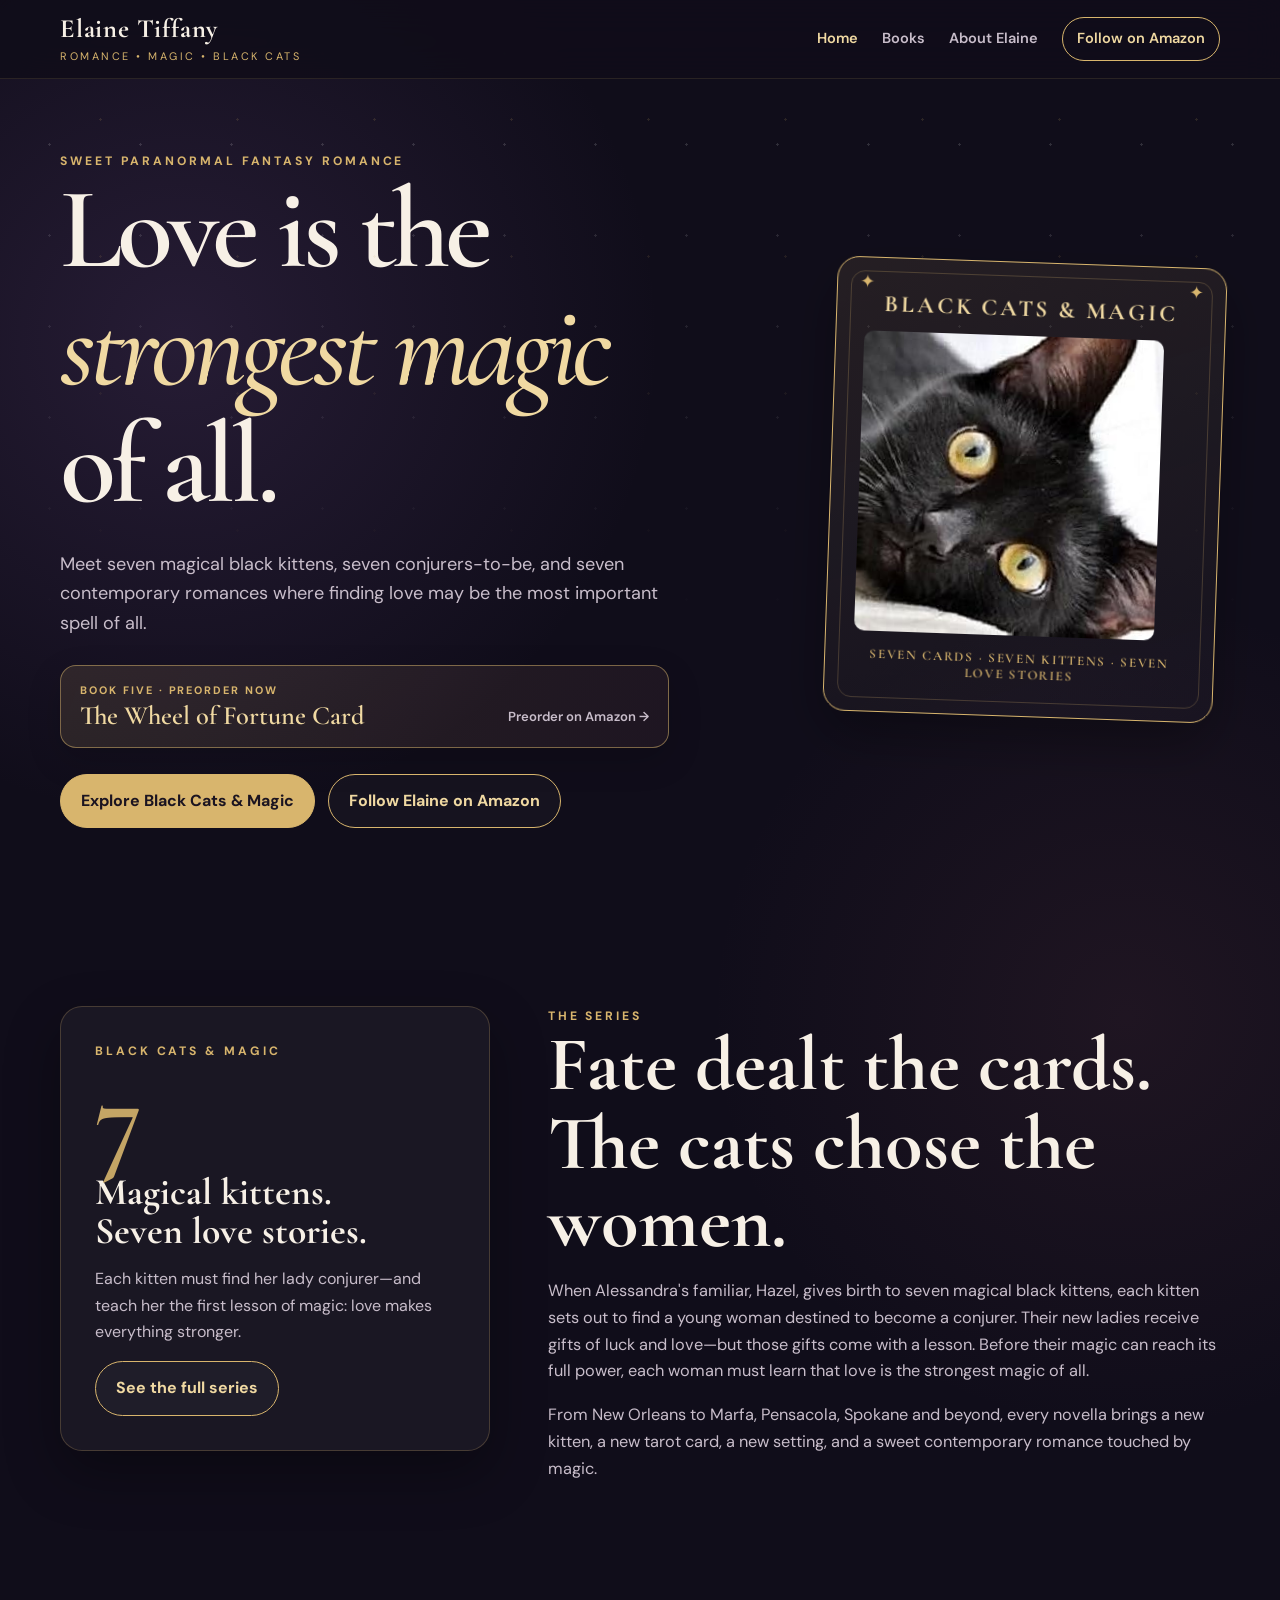
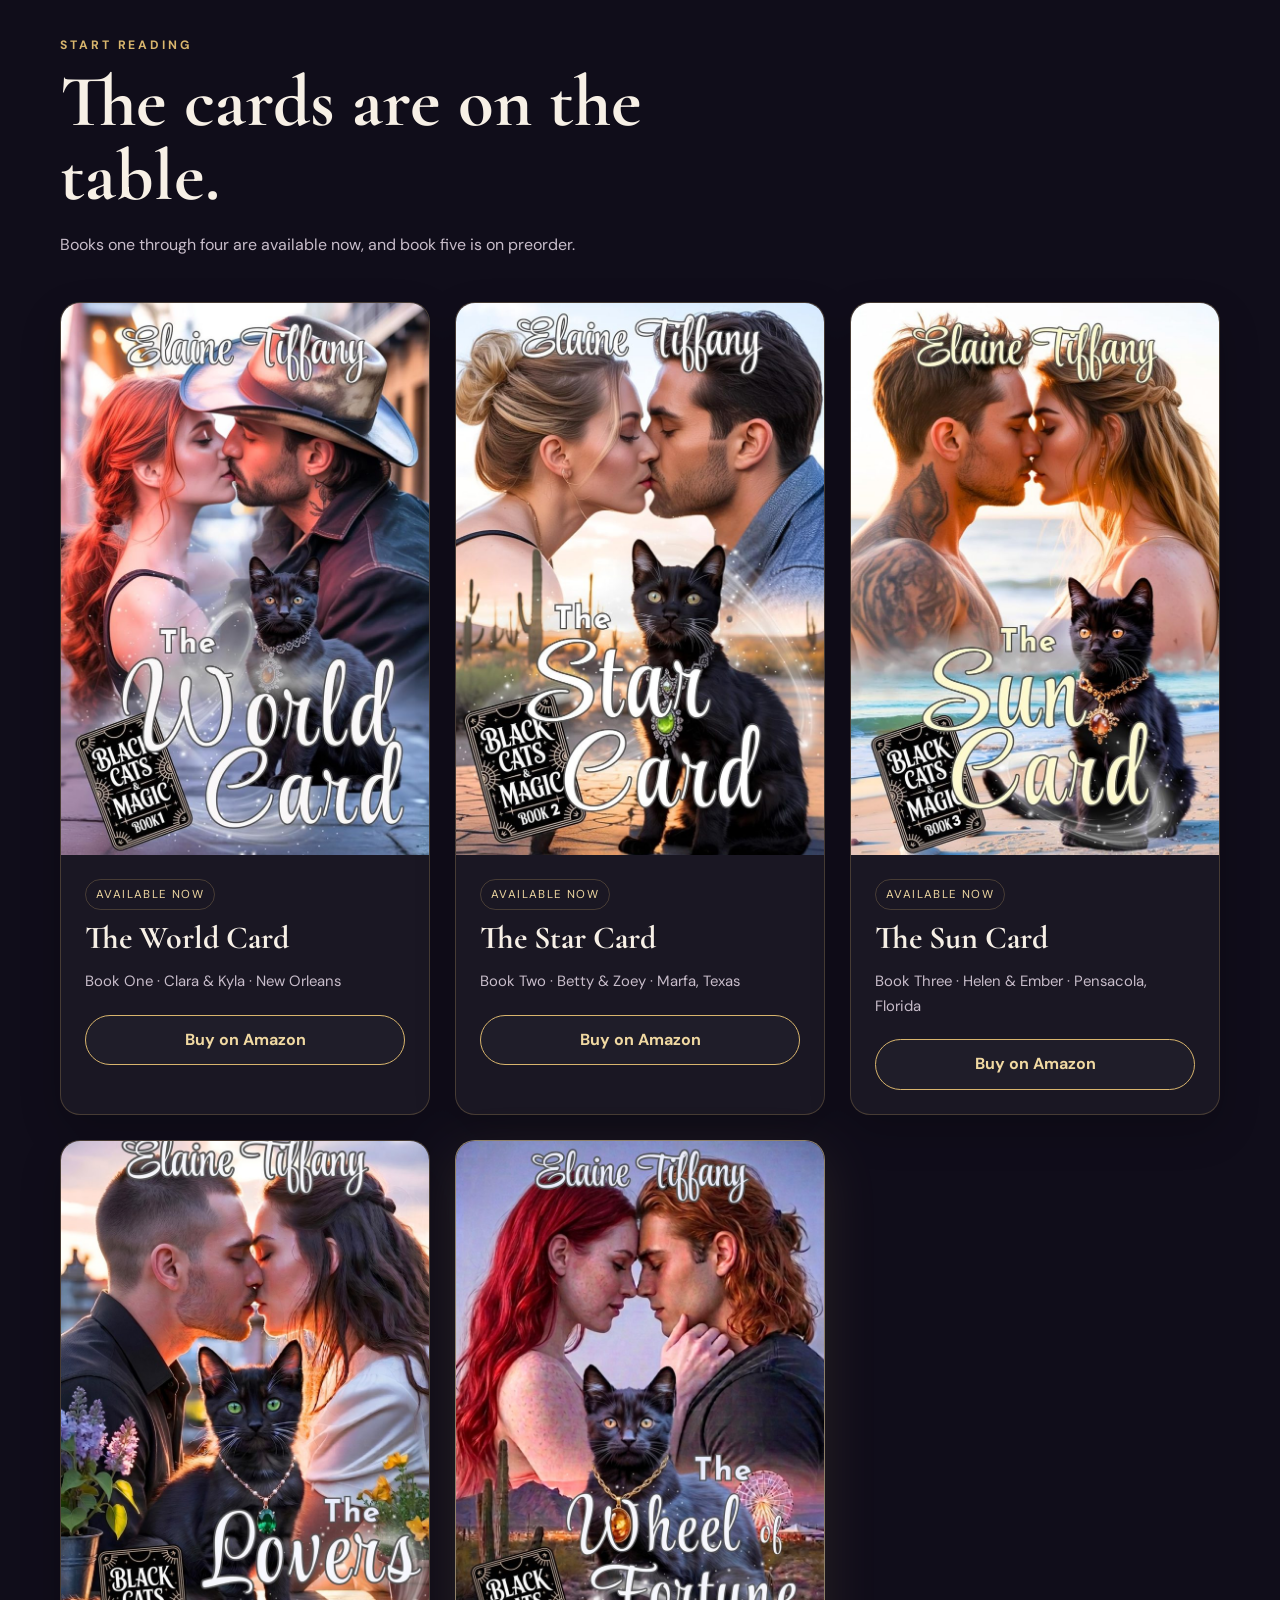
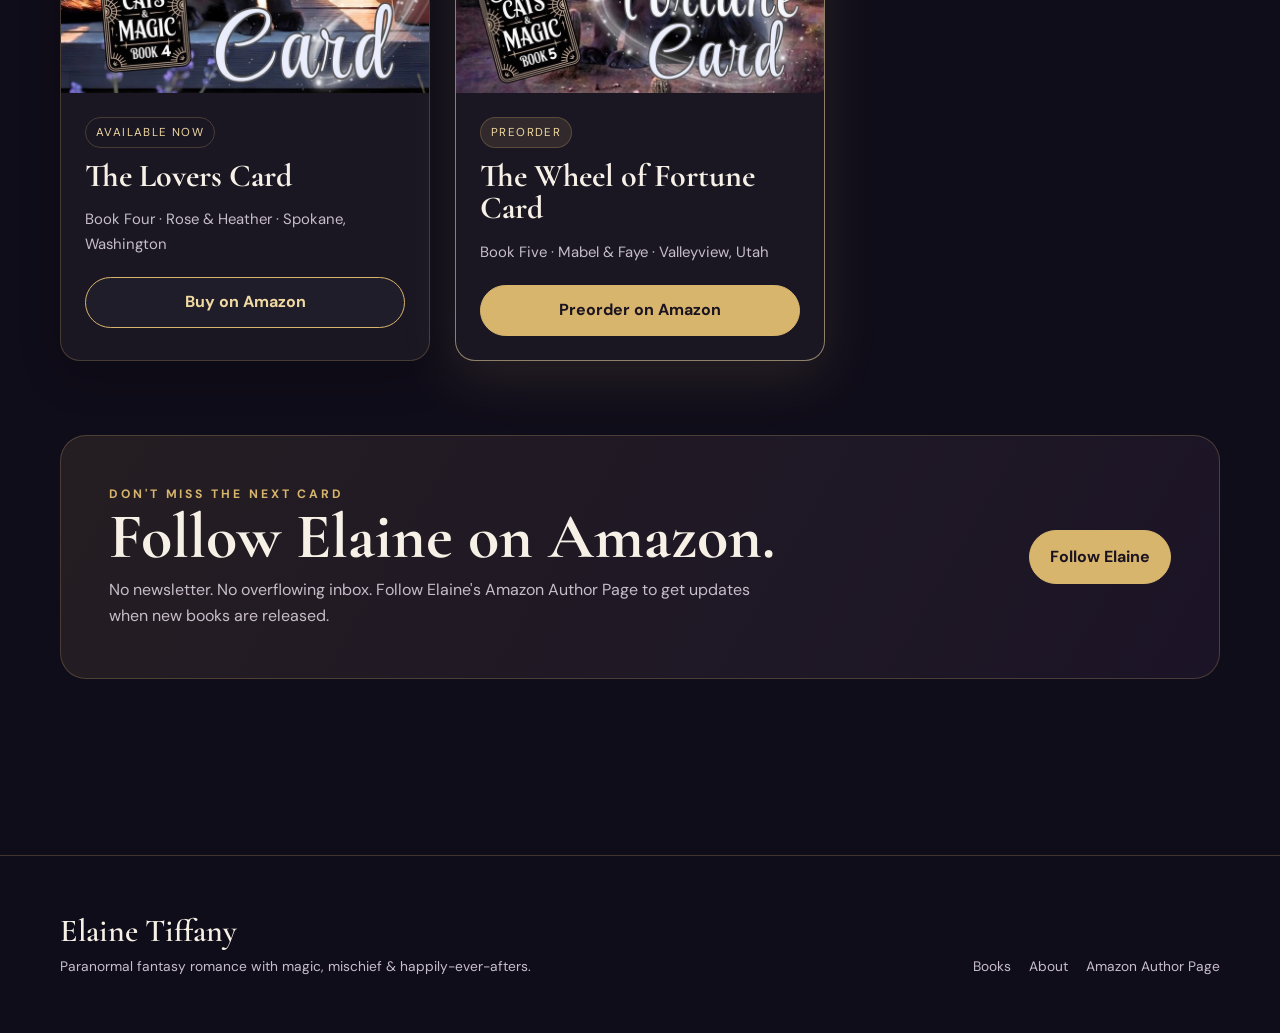
==== commit d8be0bf7: "Add files via upload" ====
--- a/index.html
+++ b/index.html
@@ -1,94 +1,94 @@
-<!doctype html>
-<html lang="en">
-<head>
-  <meta charset="utf-8">
-  <meta name="viewport" content="width=device-width, initial-scale=1">
-  <title>Elaine Tiffany | Paranormal Fantasy Romance</title>
-  <meta name="description" content="Elaine Tiffany writes sweet paranormal fantasy romance, including the seven-book Black Cats and Magic series.">
-  <link rel="icon" href="assets/favicon.svg" type="image/svg+xml">
-  <link rel="stylesheet" href="styles.css">
-</head>
-<body>
-<header class="site-header">
-  <div class="container nav-wrap">
-    <a class="brand" href="index.html"><strong>Elaine Tiffany</strong><span>Romance • Magic • Black Cats</span></a>
-    <nav aria-label="Primary navigation">
-      <a href="index.html" aria-current="page">Home</a>
-      <a href="books.html">Books</a>
-      <a href="about.html">About Elaine</a>
-      <a class="nav-cta" href="https://www.amazon.com/stores/author/B0BPYTJP8M" target="_blank" rel="noopener">Follow on Amazon</a>
-    </nav>
-  </div>
-</header>
-
-<main>
-  <section class="hero">
-    <div class="container hero-grid">
-      <div>
-        <div class="eyebrow">Sweet paranormal fantasy romance</div>
-        <h1>Love is the <em>strongest magic</em> of all.</h1>
-        <p class="hero-lede">Meet seven magical black kittens, seven conjurers-to-be, and seven contemporary romances where finding love may be the most important spell of all.</p>
-        <a class="preorder-callout" href="https://www.amazon.com/dp/B0HG5HDKYB" target="_blank" rel="noopener" aria-label="Preorder The Lovers Card, Book Four in Black Cats and Magic, on Amazon">
-          <span class="preorder-kicker">Book Four · Preorder Now</span>
-          <strong>The Lovers Card</strong>
+<!doctype html>
+<html lang="en">
+<head>
+  <meta charset="utf-8">
+  <meta name="viewport" content="width=device-width, initial-scale=1">
+  <title>Elaine Tiffany | Paranormal Fantasy Romance</title>
+  <meta name="description" content="Elaine Tiffany writes sweet paranormal fantasy romance, including the seven-book Black Cats and Magic series.">
+  <link rel="icon" href="assets/favicon.svg" type="image/svg+xml">
+  <link rel="stylesheet" href="styles.css">
+</head>
+<body>
+<header class="site-header">
+  <div class="container nav-wrap">
+    <a class="brand" href="index.html"><strong>Elaine Tiffany</strong><span>Romance • Magic • Black Cats</span></a>
+    <nav aria-label="Primary navigation">
+      <a href="index.html" aria-current="page">Home</a>
+      <a href="books.html">Books</a>
+      <a href="about.html">About Elaine</a>
+      <a class="nav-cta" href="https://www.amazon.com/stores/author/B0BPYTJP8M" target="_blank" rel="noopener">Follow on Amazon</a>
+    </nav>
+  </div>
+</header>
+
+<main>
+  <section class="hero">
+    <div class="container hero-grid">
+      <div>
+        <div class="eyebrow">Sweet paranormal fantasy romance</div>
+        <h1>Love is the <em>strongest magic</em> of all.</h1>
+        <p class="hero-lede">Meet seven magical black kittens, seven conjurers-to-be, and seven contemporary romances where finding love may be the most important spell of all.</p>
+        <a class="preorder-callout" href="https://www.amazon.com/dp/B0HHGKSKF8" target="_blank" rel="noopener" aria-label="Preorder The Wheel of Fortune Card, Book Five in Black Cats and Magic, on Amazon">
+          <span class="preorder-kicker">Book Five · Preorder Now</span>
+          <strong>The Wheel of Fortune Card</strong>
           <span class="preorder-arrow">Preorder on Amazon →</span>
-        </a>
-        <div class="button-row">
-          <a class="button primary" href="books.html">Explore Black Cats &amp; Magic</a>
-          <a class="button secondary" href="https://www.amazon.com/stores/author/B0BPYTJP8M" target="_blank" rel="noopener">Follow Elaine on Amazon</a>
-        </div>
-      </div>
-      <div class="tarot-frame series-emblem" aria-label="Black Cats and Magic series emblem">
-        <div class="tarot-inner">
-          <div class="series-emblem-title">BLACK CATS &amp; MAGIC</div>
-          <img class="author-cat" src="assets/images/elaine-tiffany-author.jpg" alt="Black cat with golden eyes" decoding="async" fetchpriority="high">
-          <div class="tarot-caption">SEVEN CARDS · SEVEN KITTENS · SEVEN LOVE STORIES</div>
-        </div>
-      </div>
-    </div>
-  </section>
-
-  <section class="section">
-    <div class="container series-intro">
-      <aside class="series-title-card">
-        <div class="eyebrow">Black Cats &amp; Magic</div>
-        <div class="big-seven">7</div>
-        <h3 style="font-size:2.35rem">Magical kittens.<br>Seven love stories.</h3>
-        <p>Each kitten must find her lady conjurer—and teach her the first lesson of magic: love makes everything stronger.</p>
-        <a class="button secondary" href="books.html">See the full series</a>
-      </aside>
-      <div class="series-copy">
-        <div class="eyebrow">The series</div>
-        <h2>Fate dealt the cards.<br>The cats chose the women.</h2>
-        <p>When Alessandra's familiar, Hazel, gives birth to seven magical black kittens, each kitten sets out to find a young woman destined to become a conjurer. Their new ladies receive gifts of luck and love—but those gifts come with a lesson. Before their magic can reach its full power, each woman must learn that love is the strongest magic of all.</p>
-        <p>From New Orleans to Marfa, Pensacola, Spokane and beyond, every novella brings a new kitten, a new tarot card, a new setting, and a sweet contemporary romance touched by magic.</p>
-      </div>
-    </div>
-  </section>
-
-  <section class="section section-tight">
-    <div class="container">
-      <div class="section-head">
-        <div class="eyebrow">Start reading</div>
-        <h2>The cards are on the table.</h2>
-        <p>Books one through three are available now, book four is on preorder, and book five is ready for a first look.</p>
-      </div>
-      <div class="book-grid">
-        <article class="book-card"><img src="assets/images/the-world-card.jpg" alt="The World Card book cover" decoding="async" loading="lazy"><div class="book-card-body"><span class="status">Available now</span><h3>The World Card</h3><p>Book One · Clara &amp; Kyla · New Orleans</p><a class="button secondary" href="https://www.amazon.com/dp/B0DJK5N8MV" target="_blank" rel="noopener">Buy on Amazon</a></div></article>
-        <article class="book-card"><img src="assets/images/the-star-card.jpg" alt="The Star Card book cover" decoding="async" loading="lazy"><div class="book-card-body"><span class="status">Available now</span><h3>The Star Card</h3><p>Book Two · Betty &amp; Zoey · Marfa, Texas</p><a class="button secondary" href="https://www.amazon.com/dp/B0DPY5WGW9" target="_blank" rel="noopener">Buy on Amazon</a></div></article>
-        <article class="book-card"><img src="assets/images/the-sun-card.jpg" alt="The Sun Card book cover" decoding="async" loading="lazy"><div class="book-card-body"><span class="status">Available now</span><h3>The Sun Card</h3><p>Book Three · Helen &amp; Ember · Pensacola, Florida</p><a class="button secondary" href="https://www.amazon.com/dp/B0F662FKKF" target="_blank" rel="noopener">Buy on Amazon</a></div></article>
-        <article class="book-card"><img src="assets/images/the-lovers-card.jpg" alt="The Lovers Card book cover" decoding="async" loading="lazy"><div class="book-card-body"><span class="status">Preorder</span><h3>The Lovers Card</h3><p>Book Four · Rose &amp; Heather · Spokane, Washington</p><a class="button primary" href="https://www.amazon.com/dp/B0HG5HDKYB" target="_blank" rel="noopener">Preorder on Amazon</a></div></article>
-        <article class="book-card sneak"><img src="assets/images/the-wheel-card.jpg" alt="The Wheel Card book cover" decoding="async" loading="lazy"><div class="book-card-body"><span class="status">Sneak peek</span><h3>The Wheel Card</h3><p>Book Five · Mabel &amp; Faye · Valleyview, Utah</p><a class="button secondary" href="books.html#book-five">Read the sneak peek</a></div></article>
-      </div>
-
-      <div class="cta-band">
-        <div><div class="eyebrow">Don't miss the next card</div><h2>Follow Elaine on Amazon.</h2><p>No newsletter. No overflowing inbox. Follow Elaine's Amazon Author Page to get updates when new books are released.</p></div>
-        <a class="button primary" href="https://www.amazon.com/stores/author/B0BPYTJP8M" target="_blank" rel="noopener">Follow Elaine</a>
-      </div>
-    </div>
-  </section>
-</main>
-
-<footer class="site-footer"><div class="container footer-grid"><div><div class="footer-brand">Elaine Tiffany</div><div class="footer-note">Paranormal fantasy romance with magic, mischief &amp; happily-ever-afters.</div></div><div class="footer-links"><a href="books.html">Books</a><a href="about.html">About</a><a href="https://www.amazon.com/stores/author/B0BPYTJP8M" target="_blank" rel="noopener">Amazon Author Page</a></div></div></footer>
-</body>
-</html>
+        </a>
+        <div class="button-row">
+          <a class="button primary" href="books.html">Explore Black Cats &amp; Magic</a>
+          <a class="button secondary" href="https://www.amazon.com/stores/author/B0BPYTJP8M" target="_blank" rel="noopener">Follow Elaine on Amazon</a>
+        </div>
+      </div>
+      <div class="tarot-frame series-emblem" aria-label="Black Cats and Magic series emblem">
+        <div class="tarot-inner">
+          <div class="series-emblem-title">BLACK CATS &amp; MAGIC</div>
+          <img class="author-cat" src="assets/images/elaine-tiffany-author.jpg" alt="Black cat with golden eyes" decoding="async" fetchpriority="high">
+          <div class="tarot-caption">SEVEN CARDS · SEVEN KITTENS · SEVEN LOVE STORIES</div>
+        </div>
+      </div>
+    </div>
+  </section>
+
+  <section class="section">
+    <div class="container series-intro">
+      <aside class="series-title-card">
+        <div class="eyebrow">Black Cats &amp; Magic</div>
+        <div class="big-seven">7</div>
+        <h3 style="font-size:2.35rem">Magical kittens.<br>Seven love stories.</h3>
+        <p>Each kitten must find her lady conjurer—and teach her the first lesson of magic: love makes everything stronger.</p>
+        <a class="button secondary" href="books.html">See the full series</a>
+      </aside>
+      <div class="series-copy">
+        <div class="eyebrow">The series</div>
+        <h2>Fate dealt the cards.<br>The cats chose the women.</h2>
+        <p>When Alessandra's familiar, Hazel, gives birth to seven magical black kittens, each kitten sets out to find a young woman destined to become a conjurer. Their new ladies receive gifts of luck and love—but those gifts come with a lesson. Before their magic can reach its full power, each woman must learn that love is the strongest magic of all.</p>
+        <p>From New Orleans to Marfa, Pensacola, Spokane and beyond, every novella brings a new kitten, a new tarot card, a new setting, and a sweet contemporary romance touched by magic.</p>
+      </div>
+    </div>
+  </section>
+
+  <section class="section section-tight">
+    <div class="container">
+      <div class="section-head">
+        <div class="eyebrow">Start reading</div>
+        <h2>The cards are on the table.</h2>
+        <p>Books one through four are available now, and book five is on preorder.</p>
+      </div>
+      <div class="book-grid">
+        <article class="book-card"><img src="assets/images/the-world-card.jpg" alt="The World Card book cover" decoding="async" loading="lazy"><div class="book-card-body"><span class="status">Available now</span><h3>The World Card</h3><p>Book One · Clara &amp; Kyla · New Orleans</p><a class="button secondary" href="https://www.amazon.com/dp/B0DJK5N8MV" target="_blank" rel="noopener">Buy on Amazon</a></div></article>
+        <article class="book-card"><img src="assets/images/the-star-card.jpg" alt="The Star Card book cover" decoding="async" loading="lazy"><div class="book-card-body"><span class="status">Available now</span><h3>The Star Card</h3><p>Book Two · Betty &amp; Zoey · Marfa, Texas</p><a class="button secondary" href="https://www.amazon.com/dp/B0DPY5WGW9" target="_blank" rel="noopener">Buy on Amazon</a></div></article>
+        <article class="book-card"><img src="assets/images/the-sun-card.jpg" alt="The Sun Card book cover" decoding="async" loading="lazy"><div class="book-card-body"><span class="status">Available now</span><h3>The Sun Card</h3><p>Book Three · Helen &amp; Ember · Pensacola, Florida</p><a class="button secondary" href="https://www.amazon.com/dp/B0F662FKKF" target="_blank" rel="noopener">Buy on Amazon</a></div></article>
+        <article class="book-card"><img src="assets/images/the-lovers-card.jpg" alt="The Lovers Card book cover" decoding="async" loading="lazy"><div class="book-card-body"><span class="status">Available now</span><h3>The Lovers Card</h3><p>Book Four · Rose &amp; Heather · Spokane, Washington</p><a class="button secondary" href="https://www.amazon.com/dp/B0HG5HDKYB" target="_blank" rel="noopener">Buy on Amazon</a></div></article>
+        <article class="book-card sneak"><img src="assets/images/the-wheel-card.jpg" alt="The Wheel of Fortune Card book cover" decoding="async" loading="lazy"><div class="book-card-body"><span class="status">Preorder</span><h3>The Wheel of Fortune Card</h3><p>Book Five · Mabel &amp; Faye · Valleyview, Utah</p><a class="button primary" href="https://www.amazon.com/dp/B0HHGKSKF8" target="_blank" rel="noopener">Preorder on Amazon</a></div></article>
+      </div>
+
+      <div class="cta-band">
+        <div><div class="eyebrow">Don't miss the next card</div><h2>Follow Elaine on Amazon.</h2><p>No newsletter. No overflowing inbox. Follow Elaine's Amazon Author Page to get updates when new books are released.</p></div>
+        <a class="button primary" href="https://www.amazon.com/stores/author/B0BPYTJP8M" target="_blank" rel="noopener">Follow Elaine</a>
+      </div>
+    </div>
+  </section>
+</main>
+
+<footer class="site-footer"><div class="container footer-grid"><div><div class="footer-brand">Elaine Tiffany</div><div class="footer-note">Paranormal fantasy romance with magic, mischief &amp; happily-ever-afters.</div></div><div class="footer-links"><a href="books.html">Books</a><a href="about.html">About</a><a href="https://www.amazon.com/stores/author/B0BPYTJP8M" target="_blank" rel="noopener">Amazon Author Page</a></div></div></footer>
+</body>
+</html>
--- a/styles.css
+++ b/styles.css
@@ -1,182 +1,182 @@
-@import url('https://fonts.googleapis.com/css2?family=Cormorant+Garamond:wght@500;600;700&family=DM+Sans:wght@400;500;600;700&display=swap');
-
-:root {
-  --night: #100d1a;
-  --night-2: #191329;
-  --plum: #2b1e3c;
-  --ink: #f7f0e6;
-  --muted: #c8bdca;
-  --gold: #d8b56d;
-  --gold-pale: #f0d9a2;
-  --rose: #c98282;
-  --line: rgba(216,181,109,.24);
-  --panel: rgba(255,255,255,.045);
-  --shadow: 0 22px 55px rgba(0,0,0,.32);
-}
-
-* { box-sizing: border-box; }
-html { scroll-behavior: smooth; }
-body {
-  margin: 0;
-  color: var(--ink);
-  font-family: "DM Sans", system-ui, sans-serif;
-  background:
-    radial-gradient(circle at 14% 8%, rgba(109,76,138,.24), transparent 30rem),
-    radial-gradient(circle at 88% 24%, rgba(141,79,89,.12), transparent 26rem),
-    var(--night);
-  line-height: 1.65;
-}
-body::before {
-  content: "";
-  position: fixed; inset: 0; pointer-events: none; opacity: .25;
-  background-image:
-    radial-gradient(circle, rgba(255,255,255,.7) 0 1px, transparent 1.4px),
-    radial-gradient(circle, rgba(216,181,109,.7) 0 1px, transparent 1.4px);
-  background-size: 91px 91px, 137px 137px;
-  background-position: 4px 8px, 32px 51px;
-  mask-image: linear-gradient(to bottom, black, transparent 72%);
-}
-
-a { color: inherit; }
-img { max-width: 100%; display: block; }
-.container { width: min(1160px, calc(100% - 40px)); margin: 0 auto; }
-
-.site-header {
-  position: sticky; top: 0; z-index: 50;
-  background: rgba(16,13,26,.88);
-  backdrop-filter: blur(18px);
-  border-bottom: 1px solid rgba(216,181,109,.13);
-}
-.nav-wrap { display:flex; align-items:center; justify-content:space-between; min-height:78px; gap:24px; }
-.brand { text-decoration:none; display:flex; flex-direction:column; line-height:1; }
-.brand strong { font: 700 1.65rem/1 "Cormorant Garamond", serif; letter-spacing:.03em; }
-.brand span { color:var(--gold); font-size:.68rem; letter-spacing:.23em; text-transform:uppercase; margin-top:8px; }
-nav { display:flex; gap:24px; align-items:center; }
-nav a { text-decoration:none; color:var(--muted); font-size:.91rem; font-weight:600; }
-nav a:hover, nav a[aria-current="page"] { color:var(--gold-pale); }
-.nav-cta { border:1px solid var(--gold); padding:9px 14px; border-radius:999px; color:var(--gold-pale)!important; }
-
-.hero { min-height: calc(100vh - 79px); display:grid; align-items:center; padding:72px 0 82px; }
-.hero-grid { display:grid; grid-template-columns: 1.12fr .88fr; align-items:center; gap:72px; }
-.eyebrow { color:var(--gold); font-size:.76rem; text-transform:uppercase; letter-spacing:.24em; font-weight:700; }
-h1,h2,h3 { font-family:"Cormorant Garamond", serif; line-height:1.02; margin:0; }
-h1 { font-size:clamp(4rem, 9vw, 7.6rem); font-weight:600; letter-spacing:-.045em; }
-.hero h1 em { color:var(--gold-pale); font-style:italic; font-weight:500; }
-.hero-lede { max-width:680px; color:var(--muted); font-size:1.13rem; margin:26px 0 34px; }
-.button-row { display:flex; flex-wrap:wrap; gap:13px; }
-.preorder-callout {
-  max-width:680px; margin:-8px 0 26px; padding:16px 19px; display:grid; grid-template-columns:1fr auto; gap:2px 18px; align-items:center;
-  border:1px solid rgba(216,181,109,.5); border-radius:16px; text-decoration:none;
-  background:linear-gradient(110deg, rgba(216,181,109,.13), rgba(201,130,130,.08)); box-shadow:0 12px 34px rgba(0,0,0,.16);
-  transition:.2s ease;
-}
-.preorder-callout:hover { transform:translateY(-2px); border-color:var(--gold); box-shadow:0 16px 38px rgba(0,0,0,.24); }
-.preorder-kicker { grid-column:1 / -1; color:var(--gold); font-size:.68rem; font-weight:700; letter-spacing:.18em; text-transform:uppercase; }
-.preorder-callout strong { color:var(--gold-pale); font:600 1.65rem/1.1 "Cormorant Garamond",serif; }
-.preorder-arrow { color:var(--muted); font-size:.82rem; font-weight:600; }
-.series-emblem { width:min(420px,100%); }
-.series-emblem-title { text-align:center; color:var(--gold-pale); font:700 1.45rem/1 "Cormorant Garamond",serif; letter-spacing:.12em; padding:7px 4px 15px; }
-.series-emblem .tarot-caption { font-size:.82rem; letter-spacing:.13em; color:var(--gold); }
-
-.button { display:inline-flex; align-items:center; justify-content:center; text-decoration:none; border-radius:999px; padding:13px 20px; font-weight:700; border:1px solid var(--gold); transition:.2s ease; }
-.button.primary { background:var(--gold); color:#1b1420; }
-.button.secondary { color:var(--gold-pale); background:rgba(255,255,255,.025); }
-.button:hover { transform:translateY(-2px); box-shadow:0 9px 24px rgba(0,0,0,.24); }
-
-.tarot-frame { width:min(390px, 100%); margin-left:auto; border:1px solid var(--gold); padding:13px; border-radius:22px; background:linear-gradient(160deg, rgba(216,181,109,.1), rgba(255,255,255,.02)); box-shadow:var(--shadow); transform:rotate(2deg); }
-.tarot-inner { border:1px solid var(--line); padding:14px; border-radius:14px; position:relative; }
-.tarot-inner::before,.tarot-inner::after { content:"✦"; position:absolute; color:var(--gold); font-size:18px; top:-4px; }
-.tarot-inner::before { left:8px; }.tarot-inner::after { right:8px; }
-.author-cat { aspect-ratio:1/1; object-fit:cover; border-radius:10px; }
-.tarot-caption { text-align:center; padding:15px 4px 5px; color:var(--gold-pale); font:600 1.15rem "Cormorant Garamond",serif; letter-spacing:.07em; }
-
-.section { padding:96px 0; position:relative; }
-.section-tight { padding-top:40px; }
-.section-head { max-width:720px; margin-bottom:44px; }
-.section-head h2 { font-size:clamp(2.9rem,5.7vw,5rem); margin-top:10px; }
-.section-head p { color:var(--muted); margin:18px 0 0; }
-
-.series-intro { display:grid; grid-template-columns:.78fr 1.22fr; gap:58px; align-items:start; }
-.series-title-card { border:1px solid var(--line); border-radius:22px; padding:34px; background:var(--panel); box-shadow:var(--shadow); position:sticky; top:112px; }
-.series-title-card .big-seven { font:600 7rem/1 "Cormorant Garamond",serif; color:var(--gold); opacity:.9; }
-.series-title-card p { color:var(--muted); }
-.series-copy h2 { font-size:clamp(3.2rem,6vw,5.3rem); }
-.series-copy p { color:var(--muted); font-size:1.02rem; }
-
-.book-grid { display:grid; grid-template-columns:repeat(3,1fr); gap:25px; }
-.book-card { border:1px solid var(--line); background:var(--panel); border-radius:20px; overflow:hidden; box-shadow:0 16px 42px rgba(0,0,0,.2); }
-.book-card img { width:100%; aspect-ratio:2/3; object-fit:cover; }
-.book-card-body { padding:24px; }
-.book-card .status { display:inline-flex; padding:5px 10px; border:1px solid var(--line); border-radius:999px; color:var(--gold-pale); font-size:.72rem; letter-spacing:.12em; text-transform:uppercase; margin-bottom:12px; }
-.book-card h3 { font-size:2rem; }
-.book-card p { color:var(--muted); font-size:.93rem; }
-.book-card .button { width:100%; margin-top:6px; padding:11px 14px; }
-.sneak { border-color:rgba(240,217,162,.55); box-shadow:0 16px 55px rgba(216,181,109,.12); }
-.sneak .status { background:rgba(216,181,109,.12); }
-
-.cta-band { margin:74px 0 0; border:1px solid var(--line); border-radius:26px; padding:48px; background:linear-gradient(120deg, rgba(216,181,109,.1), rgba(110,74,136,.12)); display:flex; justify-content:space-between; align-items:center; gap:28px; }
-.cta-band h2 { font-size:clamp(2.3rem,5vw,4rem); }
-.cta-band p { color:var(--muted); margin:8px 0 0; max-width:650px; }
-
-.page-hero { padding:88px 0 48px; }
-.page-hero h1 { font-size:clamp(4rem,8vw,7rem); }
-.page-hero p { color:var(--muted); max-width:760px; font-size:1.08rem; }
-.book-list { display:flex; flex-direction:column; gap:34px; }
-.book-feature { display:grid; grid-template-columns:280px 1fr; gap:40px; padding:30px; border:1px solid var(--line); background:var(--panel); border-radius:24px; align-items:start; }
-.book-feature img { border-radius:12px; box-shadow:0 16px 38px rgba(0,0,0,.34); }
-.book-meta { color:var(--gold); text-transform:uppercase; letter-spacing:.17em; font-size:.73rem; font-weight:700; }
-.book-feature h2 { font-size:clamp(2.7rem,5vw,4.3rem); margin:8px 0 13px; }
-.book-feature p { color:var(--muted); }
-.book-feature .button { margin-top:8px; }
-
-.future-grid { display:grid; grid-template-columns:1fr 1fr; gap:28px; margin-top:38px; }
-.future-card { min-height:330px; border:1px solid var(--line); border-radius:24px; padding:38px; display:flex; flex-direction:column; justify-content:flex-end; background:
-  linear-gradient(to top, rgba(16,13,26,.96), rgba(26,19,41,.74)),
-  repeating-linear-gradient(45deg, transparent 0 24px, rgba(216,181,109,.04) 24px 25px);
-  position:relative; overflow:hidden;
-}
-.future-card::before { content:"✦"; position:absolute; top:25px; right:30px; color:var(--gold); font-size:3rem; opacity:.3; }
-.future-card .roman { font:600 5.5rem/1 "Cormorant Garamond",serif; color:rgba(216,181,109,.18); position:absolute; top:22px; left:30px; }
-.future-card h3 { font-size:3rem; }
-.future-card p { color:var(--muted); margin-bottom:0; }
-
-.about-grid { display:grid; grid-template-columns:370px 1fr; gap:64px; align-items:start; }
-.about-photo { border:1px solid var(--gold); padding:14px; border-radius:22px; background:var(--panel); box-shadow:var(--shadow); }
-.about-photo img { border-radius:12px; aspect-ratio:1/1; object-fit:cover; }
-.about-copy h1 { font-size:clamp(4rem,8vw,7rem); }
-.about-copy p { color:var(--muted); font-size:1.03rem; }
-.about-copy .signature { color:var(--gold-pale); font:italic 600 2rem "Cormorant Garamond",serif; }
-
-.site-footer { padding:55px 0; border-top:1px solid var(--line); margin-top:80px; }
-.footer-grid { display:flex; justify-content:space-between; gap:30px; align-items:flex-end; }
-.footer-brand { font:600 2rem "Cormorant Garamond",serif; }
-.footer-note { color:var(--muted); font-size:.86rem; margin-top:5px; }
-.footer-links { display:flex; flex-wrap:wrap; gap:18px; justify-content:flex-end; }
-.footer-links a { color:var(--muted); text-decoration:none; font-size:.86rem; }
-.footer-links a:hover { color:var(--gold-pale); }
-
-@media (max-width: 900px) {
-  .hero-grid,.series-intro,.about-grid { grid-template-columns:1fr; }
-  .tarot-frame { margin:20px auto 0; }
-  .series-title-card { position:static; }
-  .book-grid { grid-template-columns:repeat(2,1fr); }
-  .book-feature { grid-template-columns:220px 1fr; gap:28px; }
-  .about-photo { max-width:380px; }
-}
-@media (max-width: 650px) {
-  .container { width:min(100% - 28px,1160px); }
-  .nav-wrap { min-height:70px; }
-  nav a:not(.nav-cta) { display:none; }
-  .brand strong { font-size:1.35rem; }
-  h1 { font-size:3.55rem; }
-  .hero { padding-top:48px; }
-  .preorder-callout { grid-template-columns:1fr; }
-  .preorder-arrow { margin-top:5px; }
-  .section { padding:70px 0; }
-  .book-grid,.future-grid { grid-template-columns:1fr; }
-  .book-feature { grid-template-columns:1fr; padding:20px; }
-  .book-feature img { width:min(280px,100%); margin:auto; }
-  .cta-band,.footer-grid { flex-direction:column; align-items:flex-start; }
-  .cta-band { padding:32px; }
-  .footer-links { justify-content:flex-start; }
-}
+@import url('https://fonts.googleapis.com/css2?family=Cormorant+Garamond:wght@500;600;700&family=DM+Sans:wght@400;500;600;700&display=swap');
+
+:root {
+  --night: #100d1a;
+  --night-2: #191329;
+  --plum: #2b1e3c;
+  --ink: #f7f0e6;
+  --muted: #c8bdca;
+  --gold: #d8b56d;
+  --gold-pale: #f0d9a2;
+  --rose: #c98282;
+  --line: rgba(216,181,109,.24);
+  --panel: rgba(255,255,255,.045);
+  --shadow: 0 22px 55px rgba(0,0,0,.32);
+}
+
+* { box-sizing: border-box; }
+html { scroll-behavior: smooth; }
+body {
+  margin: 0;
+  color: var(--ink);
+  font-family: "DM Sans", system-ui, sans-serif;
+  background:
+    radial-gradient(circle at 14% 8%, rgba(109,76,138,.24), transparent 30rem),
+    radial-gradient(circle at 88% 24%, rgba(141,79,89,.12), transparent 26rem),
+    var(--night);
+  line-height: 1.65;
+}
+body::before {
+  content: "";
+  position: fixed; inset: 0; pointer-events: none; opacity: .25;
+  background-image:
+    radial-gradient(circle, rgba(255,255,255,.7) 0 1px, transparent 1.4px),
+    radial-gradient(circle, rgba(216,181,109,.7) 0 1px, transparent 1.4px);
+  background-size: 91px 91px, 137px 137px;
+  background-position: 4px 8px, 32px 51px;
+  mask-image: linear-gradient(to bottom, black, transparent 72%);
+}
+
+a { color: inherit; }
+img { max-width: 100%; display: block; }
+.container { width: min(1160px, calc(100% - 40px)); margin: 0 auto; }
+
+.site-header {
+  position: sticky; top: 0; z-index: 50;
+  background: rgba(16,13,26,.88);
+  backdrop-filter: blur(18px);
+  border-bottom: 1px solid rgba(216,181,109,.13);
+}
+.nav-wrap { display:flex; align-items:center; justify-content:space-between; min-height:78px; gap:24px; }
+.brand { text-decoration:none; display:flex; flex-direction:column; line-height:1; }
+.brand strong { font: 700 1.65rem/1 "Cormorant Garamond", serif; letter-spacing:.03em; }
+.brand span { color:var(--gold); font-size:.68rem; letter-spacing:.23em; text-transform:uppercase; margin-top:8px; }
+nav { display:flex; gap:24px; align-items:center; }
+nav a { text-decoration:none; color:var(--muted); font-size:.91rem; font-weight:600; }
+nav a:hover, nav a[aria-current="page"] { color:var(--gold-pale); }
+.nav-cta { border:1px solid var(--gold); padding:9px 14px; border-radius:999px; color:var(--gold-pale)!important; }
+
+.hero { min-height: calc(100vh - 79px); display:grid; align-items:center; padding:72px 0 82px; }
+.hero-grid { display:grid; grid-template-columns: 1.12fr .88fr; align-items:center; gap:72px; }
+.eyebrow { color:var(--gold); font-size:.76rem; text-transform:uppercase; letter-spacing:.24em; font-weight:700; }
+h1,h2,h3 { font-family:"Cormorant Garamond", serif; line-height:1.02; margin:0; }
+h1 { font-size:clamp(4rem, 9vw, 7.6rem); font-weight:600; letter-spacing:-.045em; }
+.hero h1 em { color:var(--gold-pale); font-style:italic; font-weight:500; }
+.hero-lede { max-width:680px; color:var(--muted); font-size:1.13rem; margin:26px 0 34px; }
+.button-row { display:flex; flex-wrap:wrap; gap:13px; }
+.preorder-callout {
+  max-width:680px; margin:-8px 0 26px; padding:16px 19px; display:grid; grid-template-columns:1fr auto; gap:2px 18px; align-items:center;
+  border:1px solid rgba(216,181,109,.5); border-radius:16px; text-decoration:none;
+  background:linear-gradient(110deg, rgba(216,181,109,.13), rgba(201,130,130,.08)); box-shadow:0 12px 34px rgba(0,0,0,.16);
+  transition:.2s ease;
+}
+.preorder-callout:hover { transform:translateY(-2px); border-color:var(--gold); box-shadow:0 16px 38px rgba(0,0,0,.24); }
+.preorder-kicker { grid-column:1 / -1; color:var(--gold); font-size:.68rem; font-weight:700; letter-spacing:.18em; text-transform:uppercase; }
+.preorder-callout strong { color:var(--gold-pale); font:600 1.65rem/1.1 "Cormorant Garamond",serif; }
+.preorder-arrow { color:var(--muted); font-size:.82rem; font-weight:600; }
+.series-emblem { width:min(420px,100%); }
+.series-emblem-title { text-align:center; color:var(--gold-pale); font:700 1.45rem/1 "Cormorant Garamond",serif; letter-spacing:.12em; padding:7px 4px 15px; }
+.series-emblem .tarot-caption { font-size:.82rem; letter-spacing:.13em; color:var(--gold); }
+
+.button { display:inline-flex; align-items:center; justify-content:center; text-decoration:none; border-radius:999px; padding:13px 20px; font-weight:700; border:1px solid var(--gold); transition:.2s ease; }
+.button.primary { background:var(--gold); color:#1b1420; }
+.button.secondary { color:var(--gold-pale); background:rgba(255,255,255,.025); }
+.button:hover { transform:translateY(-2px); box-shadow:0 9px 24px rgba(0,0,0,.24); }
+
+.tarot-frame { width:min(390px, 100%); margin-left:auto; border:1px solid var(--gold); padding:13px; border-radius:22px; background:linear-gradient(160deg, rgba(216,181,109,.1), rgba(255,255,255,.02)); box-shadow:var(--shadow); transform:rotate(2deg); }
+.tarot-inner { border:1px solid var(--line); padding:14px; border-radius:14px; position:relative; }
+.tarot-inner::before,.tarot-inner::after { content:"✦"; position:absolute; color:var(--gold); font-size:18px; top:-4px; }
+.tarot-inner::before { left:8px; }.tarot-inner::after { right:8px; }
+.author-cat { aspect-ratio:1/1; object-fit:cover; border-radius:10px; }
+.tarot-caption { text-align:center; padding:15px 4px 5px; color:var(--gold-pale); font:600 1.15rem "Cormorant Garamond",serif; letter-spacing:.07em; }
+
+.section { padding:96px 0; position:relative; }
+.section-tight { padding-top:40px; }
+.section-head { max-width:720px; margin-bottom:44px; }
+.section-head h2 { font-size:clamp(2.9rem,5.7vw,5rem); margin-top:10px; }
+.section-head p { color:var(--muted); margin:18px 0 0; }
+
+.series-intro { display:grid; grid-template-columns:.78fr 1.22fr; gap:58px; align-items:start; }
+.series-title-card { border:1px solid var(--line); border-radius:22px; padding:34px; background:var(--panel); box-shadow:var(--shadow); position:sticky; top:112px; }
+.series-title-card .big-seven { font:600 7rem/1 "Cormorant Garamond",serif; color:var(--gold); opacity:.9; }
+.series-title-card p { color:var(--muted); }
+.series-copy h2 { font-size:clamp(3.2rem,6vw,5.3rem); }
+.series-copy p { color:var(--muted); font-size:1.02rem; }
+
+.book-grid { display:grid; grid-template-columns:repeat(3,1fr); gap:25px; }
+.book-card { border:1px solid var(--line); background:var(--panel); border-radius:20px; overflow:hidden; box-shadow:0 16px 42px rgba(0,0,0,.2); }
+.book-card img { width:100%; aspect-ratio:2/3; object-fit:cover; }
+.book-card-body { padding:24px; }
+.book-card .status { display:inline-flex; padding:5px 10px; border:1px solid var(--line); border-radius:999px; color:var(--gold-pale); font-size:.72rem; letter-spacing:.12em; text-transform:uppercase; margin-bottom:12px; }
+.book-card h3 { font-size:2rem; }
+.book-card p { color:var(--muted); font-size:.93rem; }
+.book-card .button { width:100%; margin-top:6px; padding:11px 14px; }
+.sneak { border-color:rgba(240,217,162,.55); box-shadow:0 16px 55px rgba(216,181,109,.12); }
+.sneak .status { background:rgba(216,181,109,.12); }
+
+.cta-band { margin:74px 0 0; border:1px solid var(--line); border-radius:26px; padding:48px; background:linear-gradient(120deg, rgba(216,181,109,.1), rgba(110,74,136,.12)); display:flex; justify-content:space-between; align-items:center; gap:28px; }
+.cta-band h2 { font-size:clamp(2.3rem,5vw,4rem); }
+.cta-band p { color:var(--muted); margin:8px 0 0; max-width:650px; }
+
+.page-hero { padding:88px 0 48px; }
+.page-hero h1 { font-size:clamp(4rem,8vw,7rem); }
+.page-hero p { color:var(--muted); max-width:760px; font-size:1.08rem; }
+.book-list { display:flex; flex-direction:column; gap:34px; }
+.book-feature { display:grid; grid-template-columns:280px 1fr; gap:40px; padding:30px; border:1px solid var(--line); background:var(--panel); border-radius:24px; align-items:start; }
+.book-feature img { border-radius:12px; box-shadow:0 16px 38px rgba(0,0,0,.34); }
+.book-meta { color:var(--gold); text-transform:uppercase; letter-spacing:.17em; font-size:.73rem; font-weight:700; }
+.book-feature h2 { font-size:clamp(2.7rem,5vw,4.3rem); margin:8px 0 13px; }
+.book-feature p { color:var(--muted); }
+.book-feature .button { margin-top:8px; }
+
+.future-grid { display:grid; grid-template-columns:1fr 1fr; gap:28px; margin-top:38px; }
+.future-card { min-height:330px; border:1px solid var(--line); border-radius:24px; padding:38px; display:flex; flex-direction:column; justify-content:flex-end; background:
+  linear-gradient(to top, rgba(16,13,26,.96), rgba(26,19,41,.74)),
+  repeating-linear-gradient(45deg, transparent 0 24px, rgba(216,181,109,.04) 24px 25px);
+  position:relative; overflow:hidden;
+}
+.future-card::before { content:"✦"; position:absolute; top:25px; right:30px; color:var(--gold); font-size:3rem; opacity:.3; }
+.future-card .roman { font:600 5.5rem/1 "Cormorant Garamond",serif; color:rgba(216,181,109,.18); position:absolute; top:22px; left:30px; }
+.future-card h3 { font-size:3rem; }
+.future-card p { color:var(--muted); margin-bottom:0; }
+
+.about-grid { display:grid; grid-template-columns:370px 1fr; gap:64px; align-items:start; }
+.about-photo { border:1px solid var(--gold); padding:14px; border-radius:22px; background:var(--panel); box-shadow:var(--shadow); }
+.about-photo img { border-radius:12px; aspect-ratio:1/1; object-fit:cover; }
+.about-copy h1 { font-size:clamp(4rem,8vw,7rem); }
+.about-copy p { color:var(--muted); font-size:1.03rem; }
+.about-copy .signature { color:var(--gold-pale); font:italic 600 2rem "Cormorant Garamond",serif; }
+
+.site-footer { padding:55px 0; border-top:1px solid var(--line); margin-top:80px; }
+.footer-grid { display:flex; justify-content:space-between; gap:30px; align-items:flex-end; }
+.footer-brand { font:600 2rem "Cormorant Garamond",serif; }
+.footer-note { color:var(--muted); font-size:.86rem; margin-top:5px; }
+.footer-links { display:flex; flex-wrap:wrap; gap:18px; justify-content:flex-end; }
+.footer-links a { color:var(--muted); text-decoration:none; font-size:.86rem; }
+.footer-links a:hover { color:var(--gold-pale); }
+
+@media (max-width: 900px) {
+  .hero-grid,.series-intro,.about-grid { grid-template-columns:1fr; }
+  .tarot-frame { margin:20px auto 0; }
+  .series-title-card { position:static; }
+  .book-grid { grid-template-columns:repeat(2,1fr); }
+  .book-feature { grid-template-columns:220px 1fr; gap:28px; }
+  .about-photo { max-width:380px; }
+}
+@media (max-width: 650px) {
+  .container { width:min(100% - 28px,1160px); }
+  .nav-wrap { min-height:70px; }
+  nav a:not(.nav-cta) { display:none; }
+  .brand strong { font-size:1.35rem; }
+  h1 { font-size:3.55rem; }
+  .hero { padding-top:48px; }
+  .preorder-callout { grid-template-columns:1fr; }
+  .preorder-arrow { margin-top:5px; }
+  .section { padding:70px 0; }
+  .book-grid,.future-grid { grid-template-columns:1fr; }
+  .book-feature { grid-template-columns:1fr; padding:20px; }
+  .book-feature img { width:min(280px,100%); margin:auto; }
+  .cta-band,.footer-grid { flex-direction:column; align-items:flex-start; }
+  .cta-band { padding:32px; }
+  .footer-links { justify-content:flex-start; }
+}
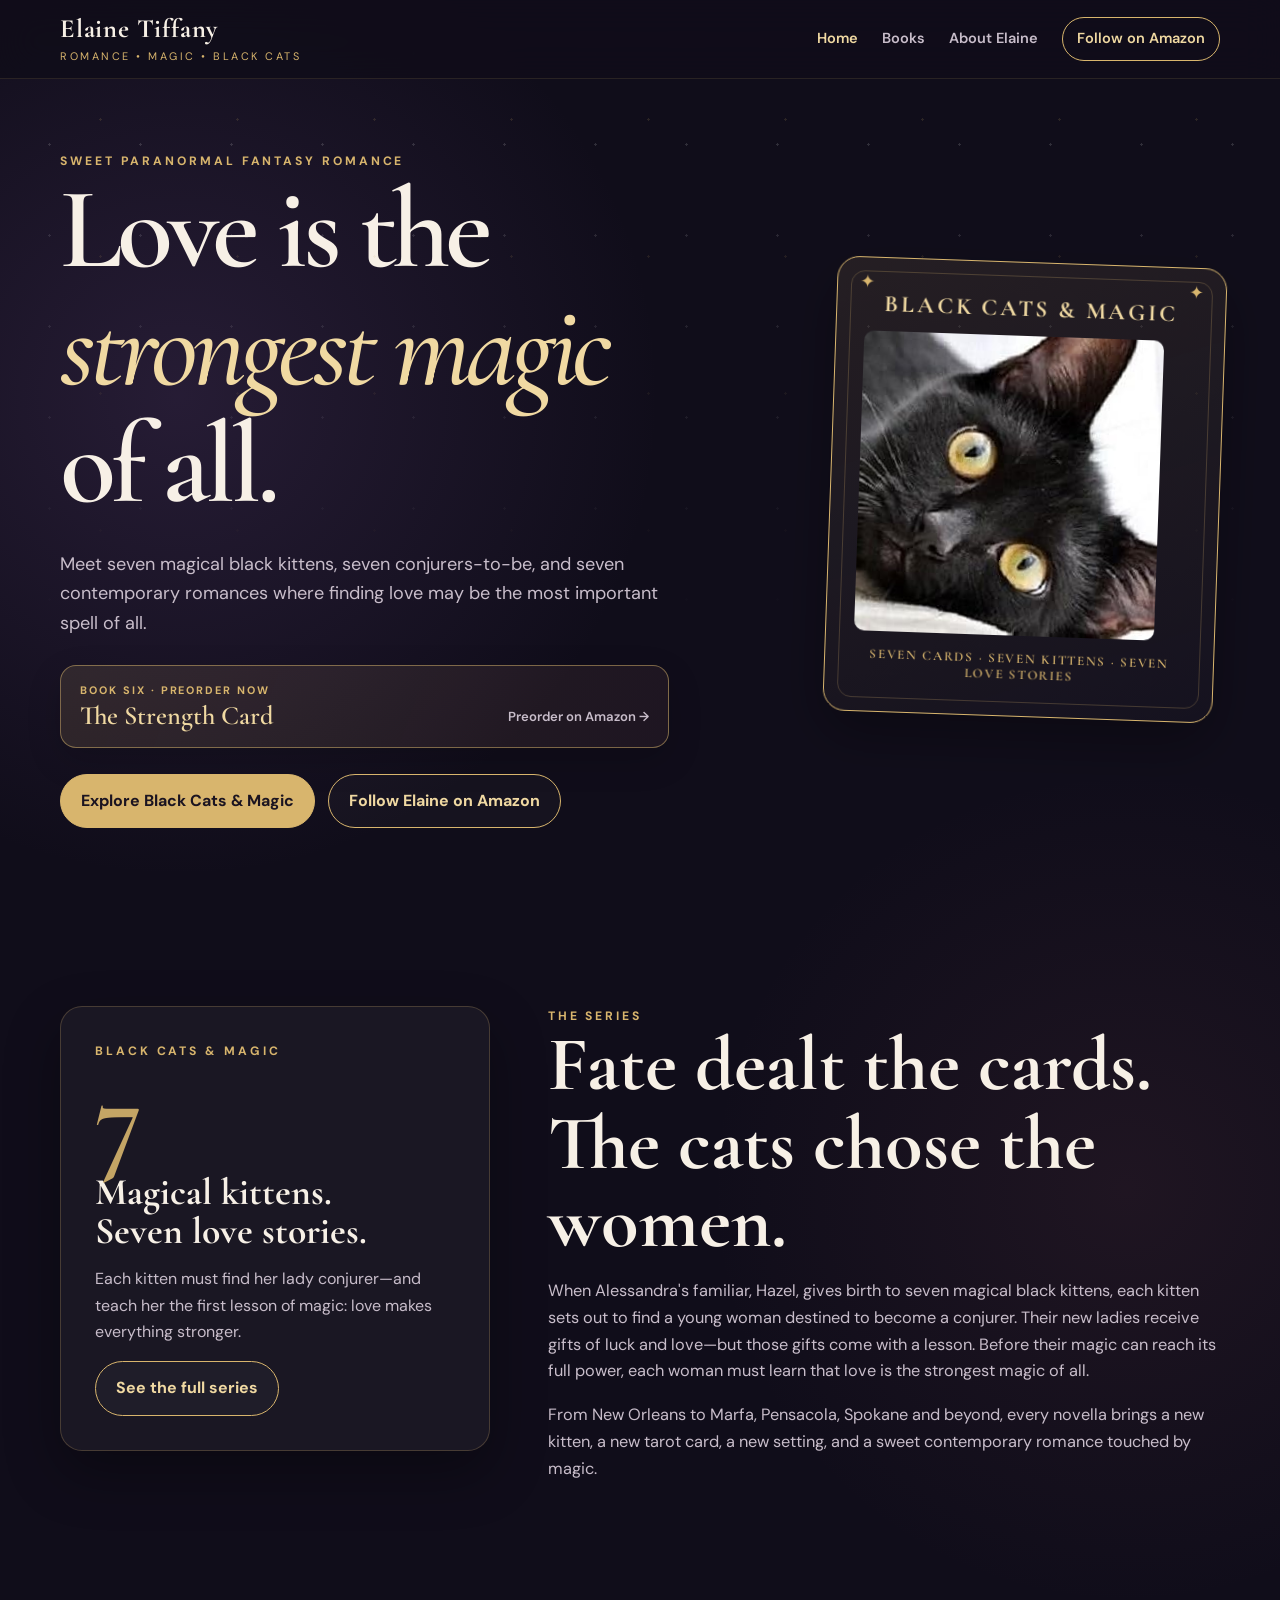
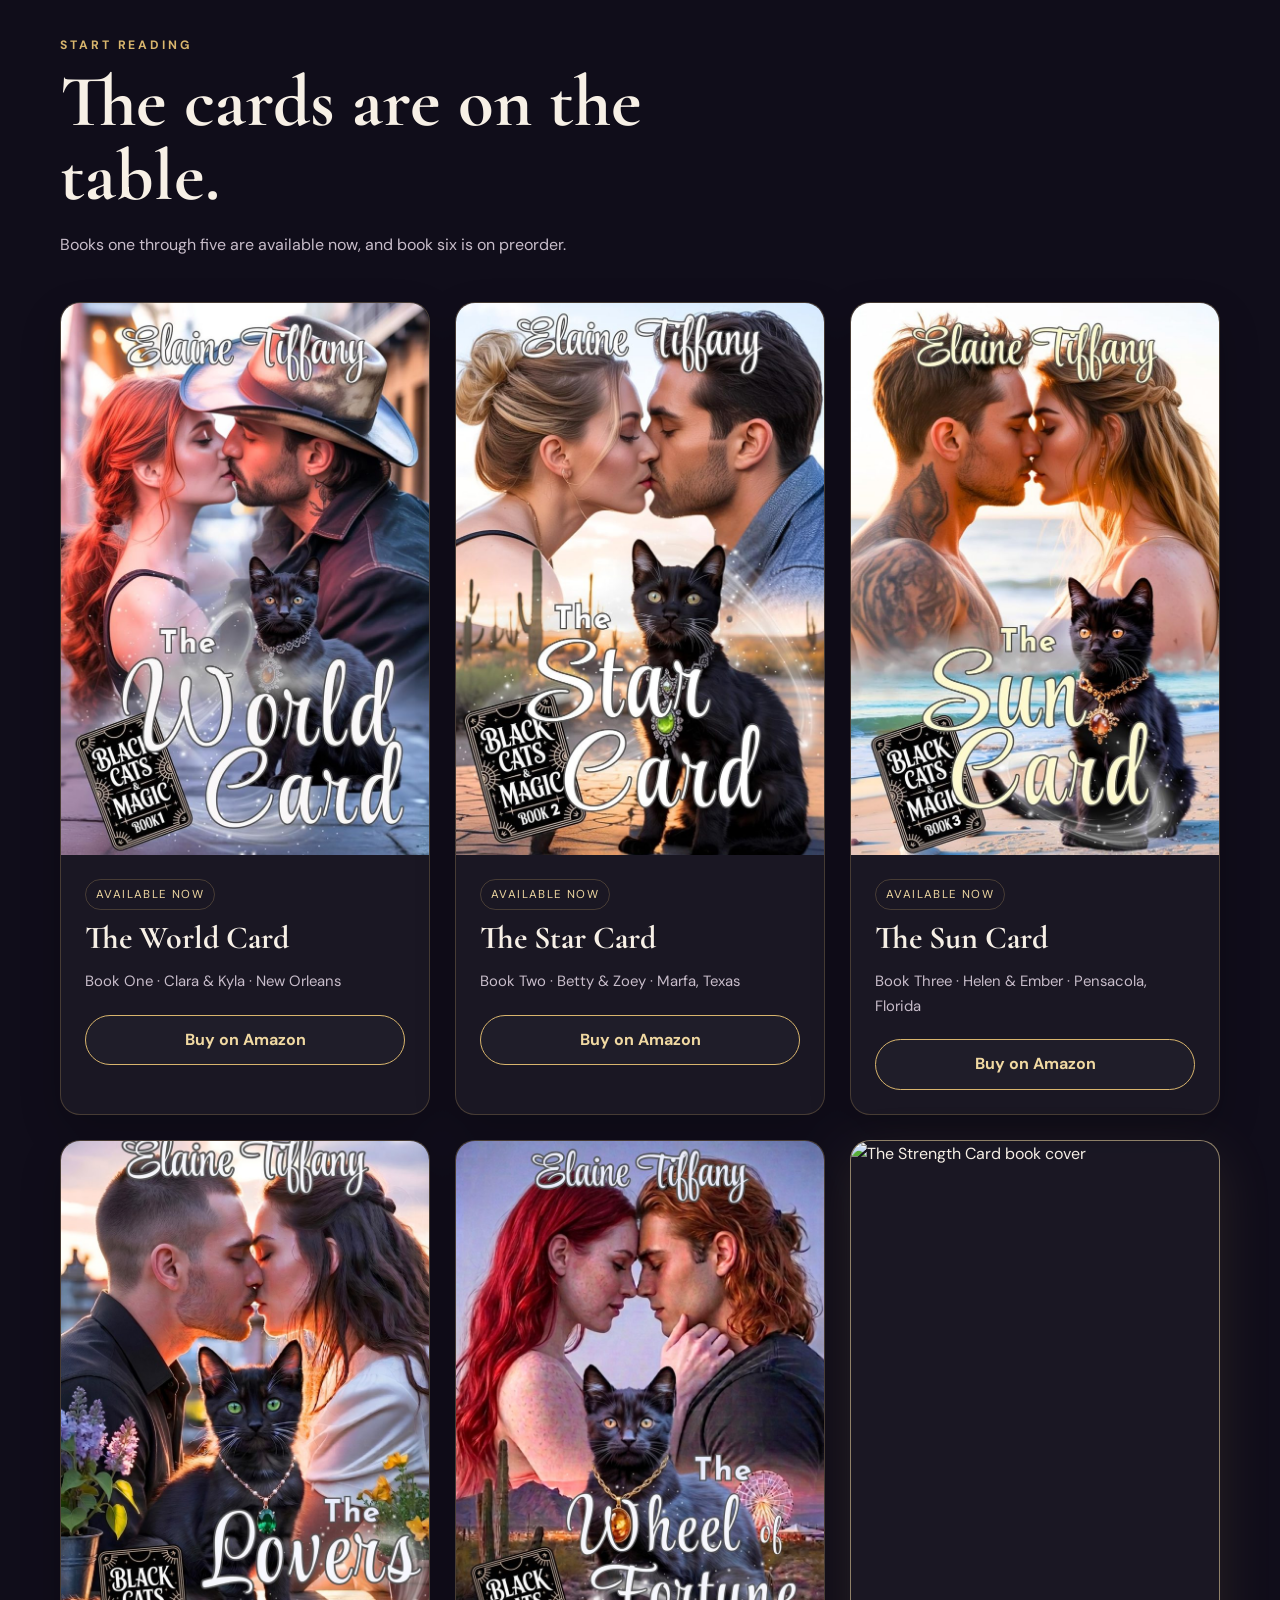
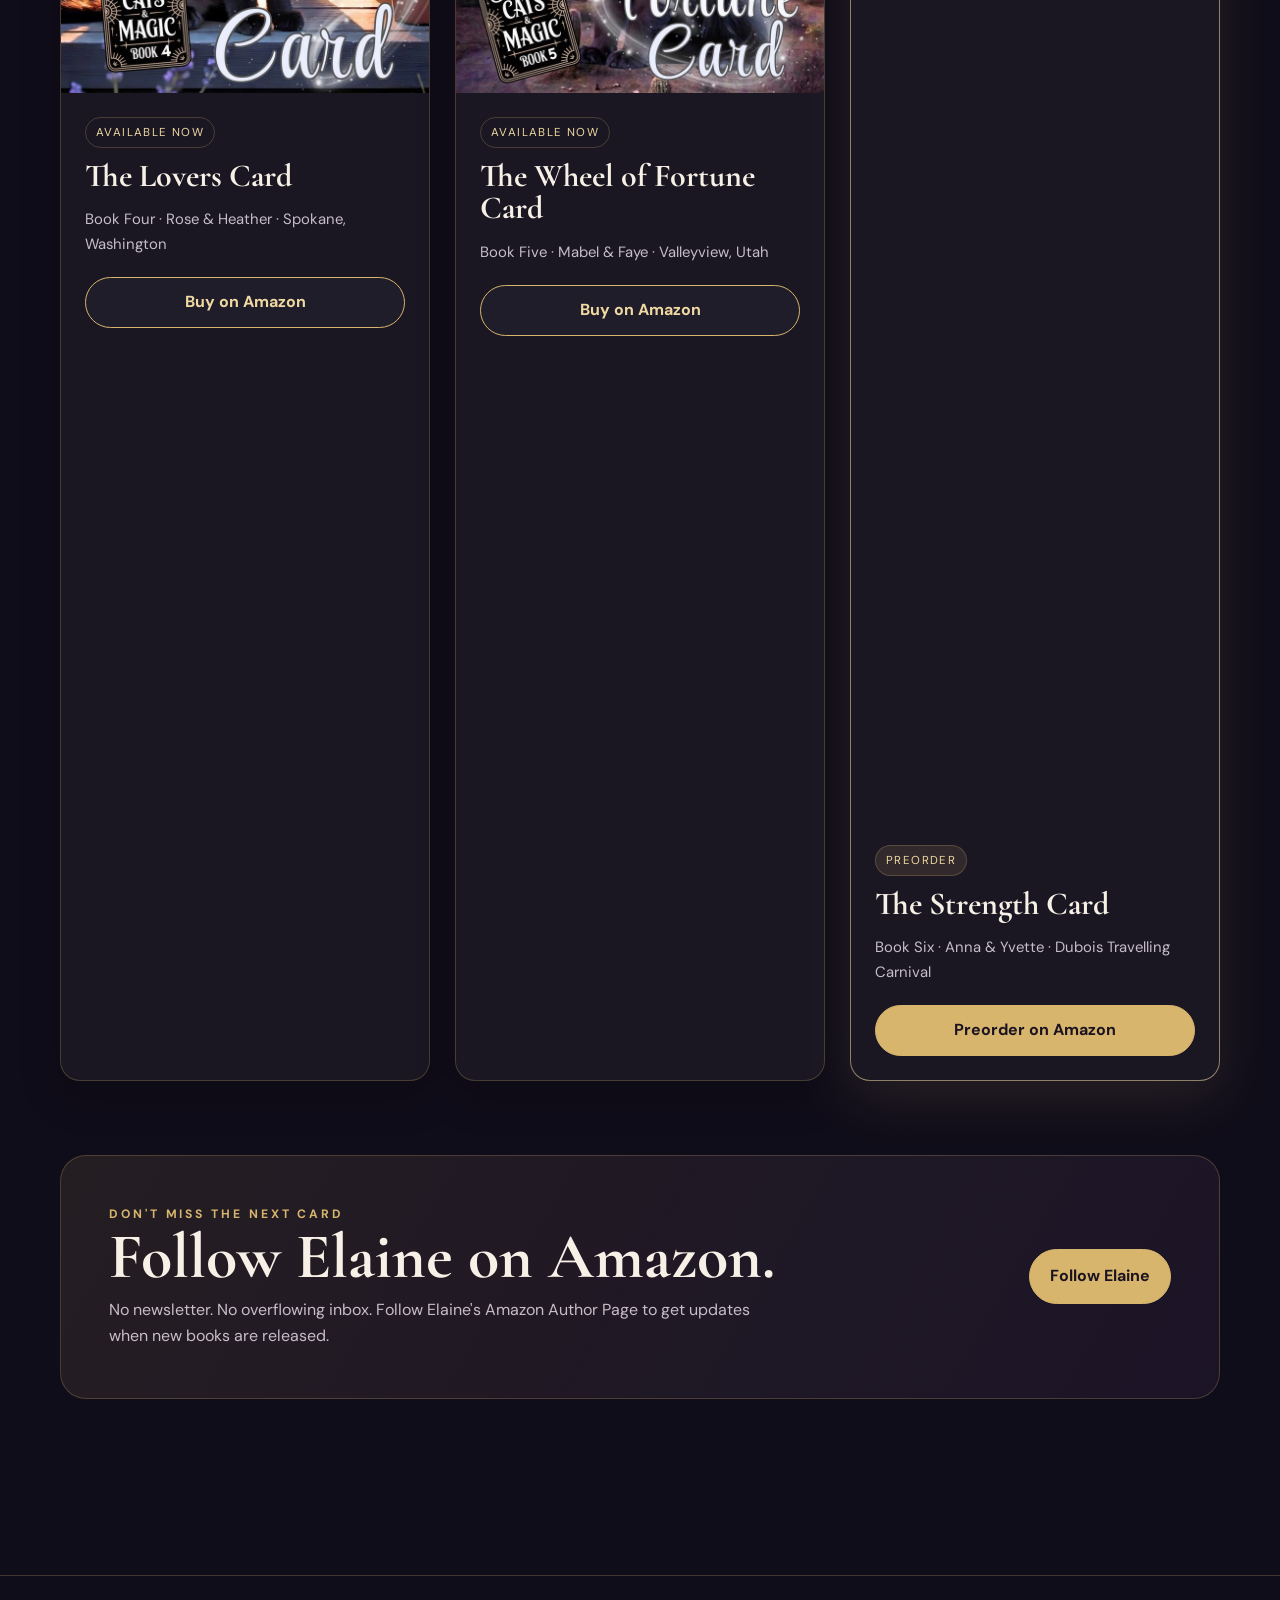
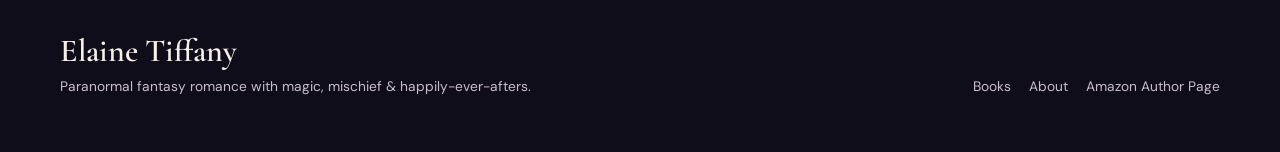
==== commit 4dd4cb12: "Add files via upload" ====
--- a/index.html
+++ b/index.html
@@ -28,9 +28,9 @@
         <div class="eyebrow">Sweet paranormal fantasy romance</div>
         <h1>Love is the <em>strongest magic</em> of all.</h1>
         <p class="hero-lede">Meet seven magical black kittens, seven conjurers-to-be, and seven contemporary romances where finding love may be the most important spell of all.</p>
-        <a class="preorder-callout" href="https://www.amazon.com/dp/B0HHGKSKF8" target="_blank" rel="noopener" aria-label="Preorder The Wheel of Fortune Card, Book Five in Black Cats and Magic, on Amazon">
-          <span class="preorder-kicker">Book Five · Preorder Now</span>
-          <strong>The Wheel of Fortune Card</strong>
+        <a class="preorder-callout" href="https://www.amazon.com/gp/product/B0H3WWHMQZ" target="_blank" rel="noopener" aria-label="Preorder The Strength Card, Book Six in Black Cats and Magic, on Amazon">
+          <span class="preorder-kicker">Book Six · Preorder Now</span>
+          <strong>The Strength Card</strong>
           <span class="preorder-arrow">Preorder on Amazon →</span>
         </a>
         <div class="button-row">
@@ -71,14 +71,15 @@
       <div class="section-head">
         <div class="eyebrow">Start reading</div>
         <h2>The cards are on the table.</h2>
-        <p>Books one through four are available now, and book five is on preorder.</p>
+        <p>Books one through five are available now, and book six is on preorder.</p>
       </div>
       <div class="book-grid">
         <article class="book-card"><img src="assets/images/the-world-card.jpg" alt="The World Card book cover" decoding="async" loading="lazy"><div class="book-card-body"><span class="status">Available now</span><h3>The World Card</h3><p>Book One · Clara &amp; Kyla · New Orleans</p><a class="button secondary" href="https://www.amazon.com/dp/B0DJK5N8MV" target="_blank" rel="noopener">Buy on Amazon</a></div></article>
         <article class="book-card"><img src="assets/images/the-star-card.jpg" alt="The Star Card book cover" decoding="async" loading="lazy"><div class="book-card-body"><span class="status">Available now</span><h3>The Star Card</h3><p>Book Two · Betty &amp; Zoey · Marfa, Texas</p><a class="button secondary" href="https://www.amazon.com/dp/B0DPY5WGW9" target="_blank" rel="noopener">Buy on Amazon</a></div></article>
         <article class="book-card"><img src="assets/images/the-sun-card.jpg" alt="The Sun Card book cover" decoding="async" loading="lazy"><div class="book-card-body"><span class="status">Available now</span><h3>The Sun Card</h3><p>Book Three · Helen &amp; Ember · Pensacola, Florida</p><a class="button secondary" href="https://www.amazon.com/dp/B0F662FKKF" target="_blank" rel="noopener">Buy on Amazon</a></div></article>
         <article class="book-card"><img src="assets/images/the-lovers-card.jpg" alt="The Lovers Card book cover" decoding="async" loading="lazy"><div class="book-card-body"><span class="status">Available now</span><h3>The Lovers Card</h3><p>Book Four · Rose &amp; Heather · Spokane, Washington</p><a class="button secondary" href="https://www.amazon.com/dp/B0HG5HDKYB" target="_blank" rel="noopener">Buy on Amazon</a></div></article>
-        <article class="book-card sneak"><img src="assets/images/the-wheel-card.jpg" alt="The Wheel of Fortune Card book cover" decoding="async" loading="lazy"><div class="book-card-body"><span class="status">Preorder</span><h3>The Wheel of Fortune Card</h3><p>Book Five · Mabel &amp; Faye · Valleyview, Utah</p><a class="button primary" href="https://www.amazon.com/dp/B0HHGKSKF8" target="_blank" rel="noopener">Preorder on Amazon</a></div></article>
+        <article class="book-card"><img src="assets/images/the-wheel-card.jpg" alt="The Wheel of Fortune Card book cover" decoding="async" loading="lazy"><div class="book-card-body"><span class="status">Available now</span><h3>The Wheel of Fortune Card</h3><p>Book Five · Mabel &amp; Faye · Valleyview, Utah</p><a class="button secondary" href="https://www.amazon.com/dp/B0HHGKSKF8" target="_blank" rel="noopener">Buy on Amazon</a></div></article>
+        <article class="book-card sneak"><img src="assets/images/the-strength-card.jpg" alt="The Strength Card book cover" width="800" height="1280" decoding="async" loading="lazy"><div class="book-card-body"><span class="status">Preorder</span><h3>The Strength Card</h3><p>Book Six · Anna &amp; Yvette · Dubois Travelling Carnival</p><a class="button primary" href="https://www.amazon.com/gp/product/B0H3WWHMQZ" target="_blank" rel="noopener">Preorder on Amazon</a></div></article>
       </div>
 
       <div class="cta-band">
--- a/styles.css
+++ b/styles.css
@@ -130,6 +130,7 @@
 .book-feature .button { margin-top:8px; }
 
 .future-grid { display:grid; grid-template-columns:1fr 1fr; gap:28px; margin-top:38px; }
+.future-grid-single { grid-template-columns:1fr; }
 .future-card { min-height:330px; border:1px solid var(--line); border-radius:24px; padding:38px; display:flex; flex-direction:column; justify-content:flex-end; background:
   linear-gradient(to top, rgba(16,13,26,.96), rgba(26,19,41,.74)),
   repeating-linear-gradient(45deg, transparent 0 24px, rgba(216,181,109,.04) 24px 25px);
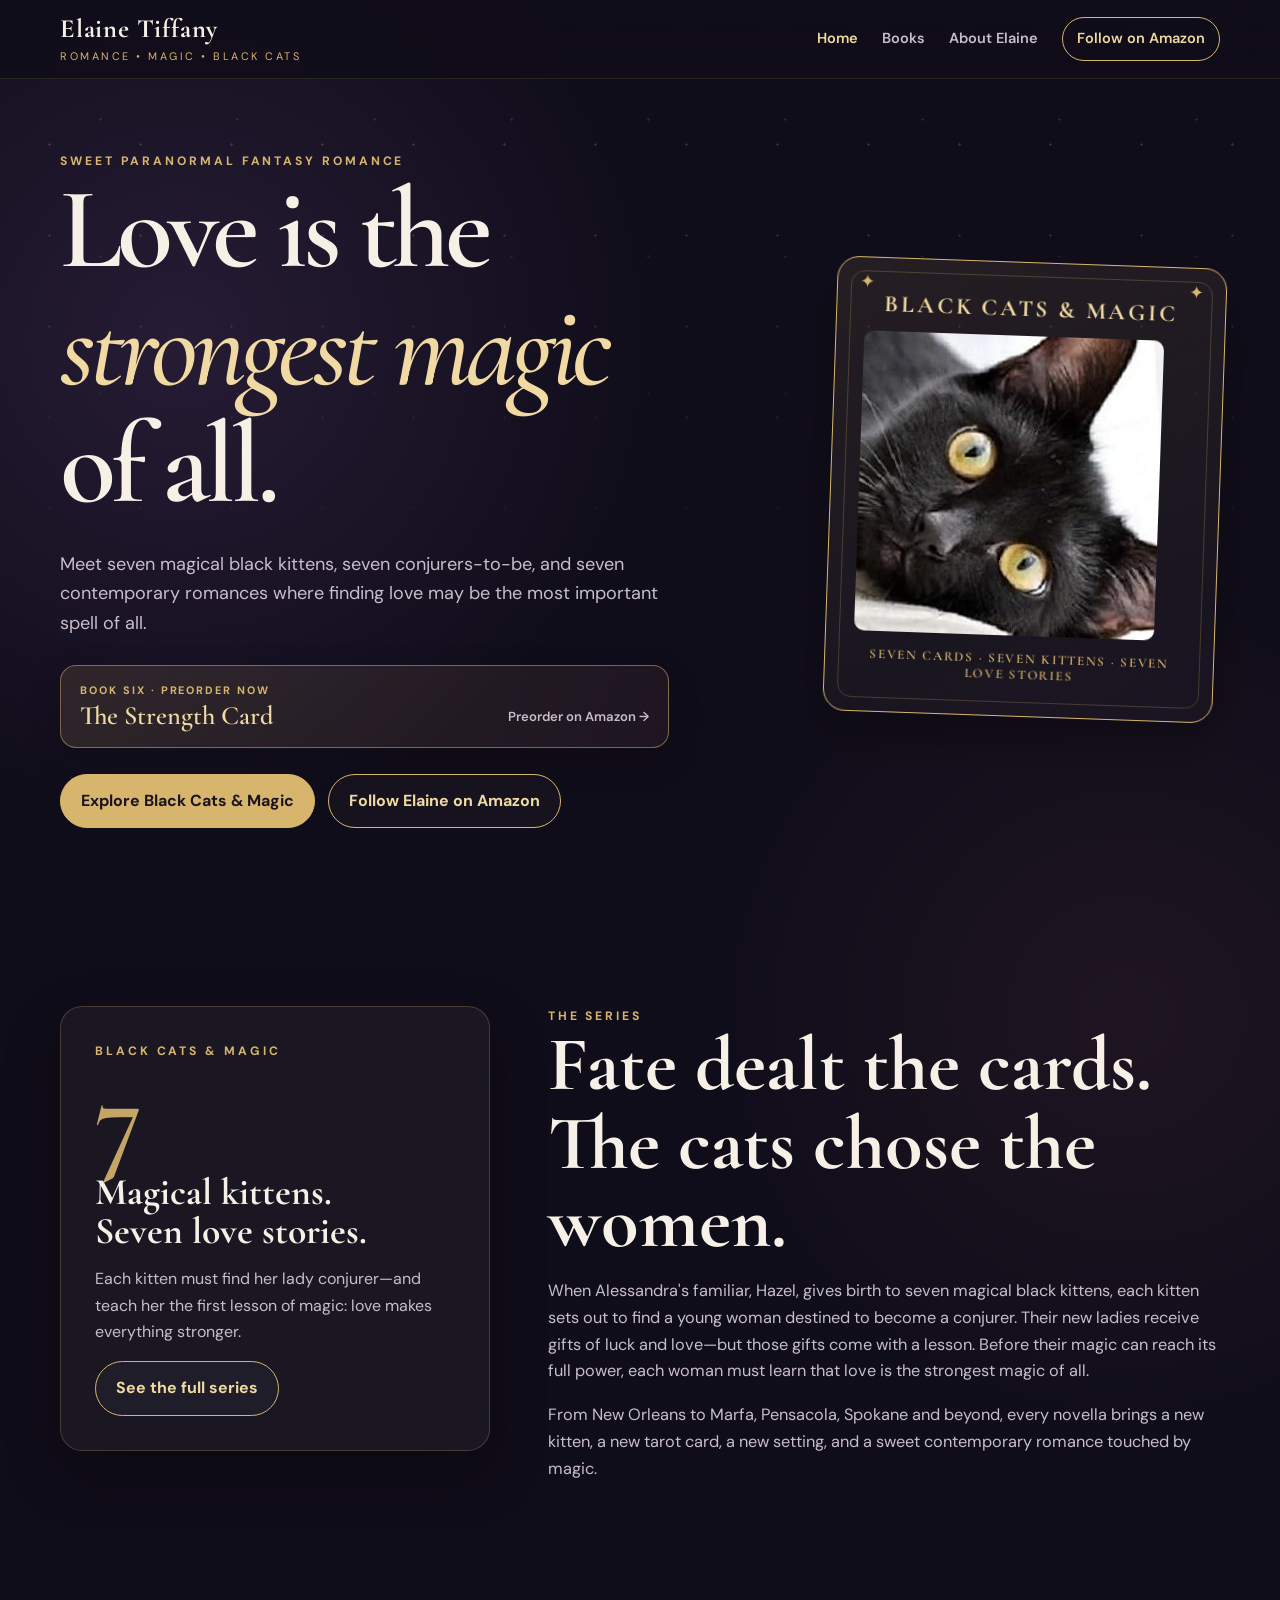
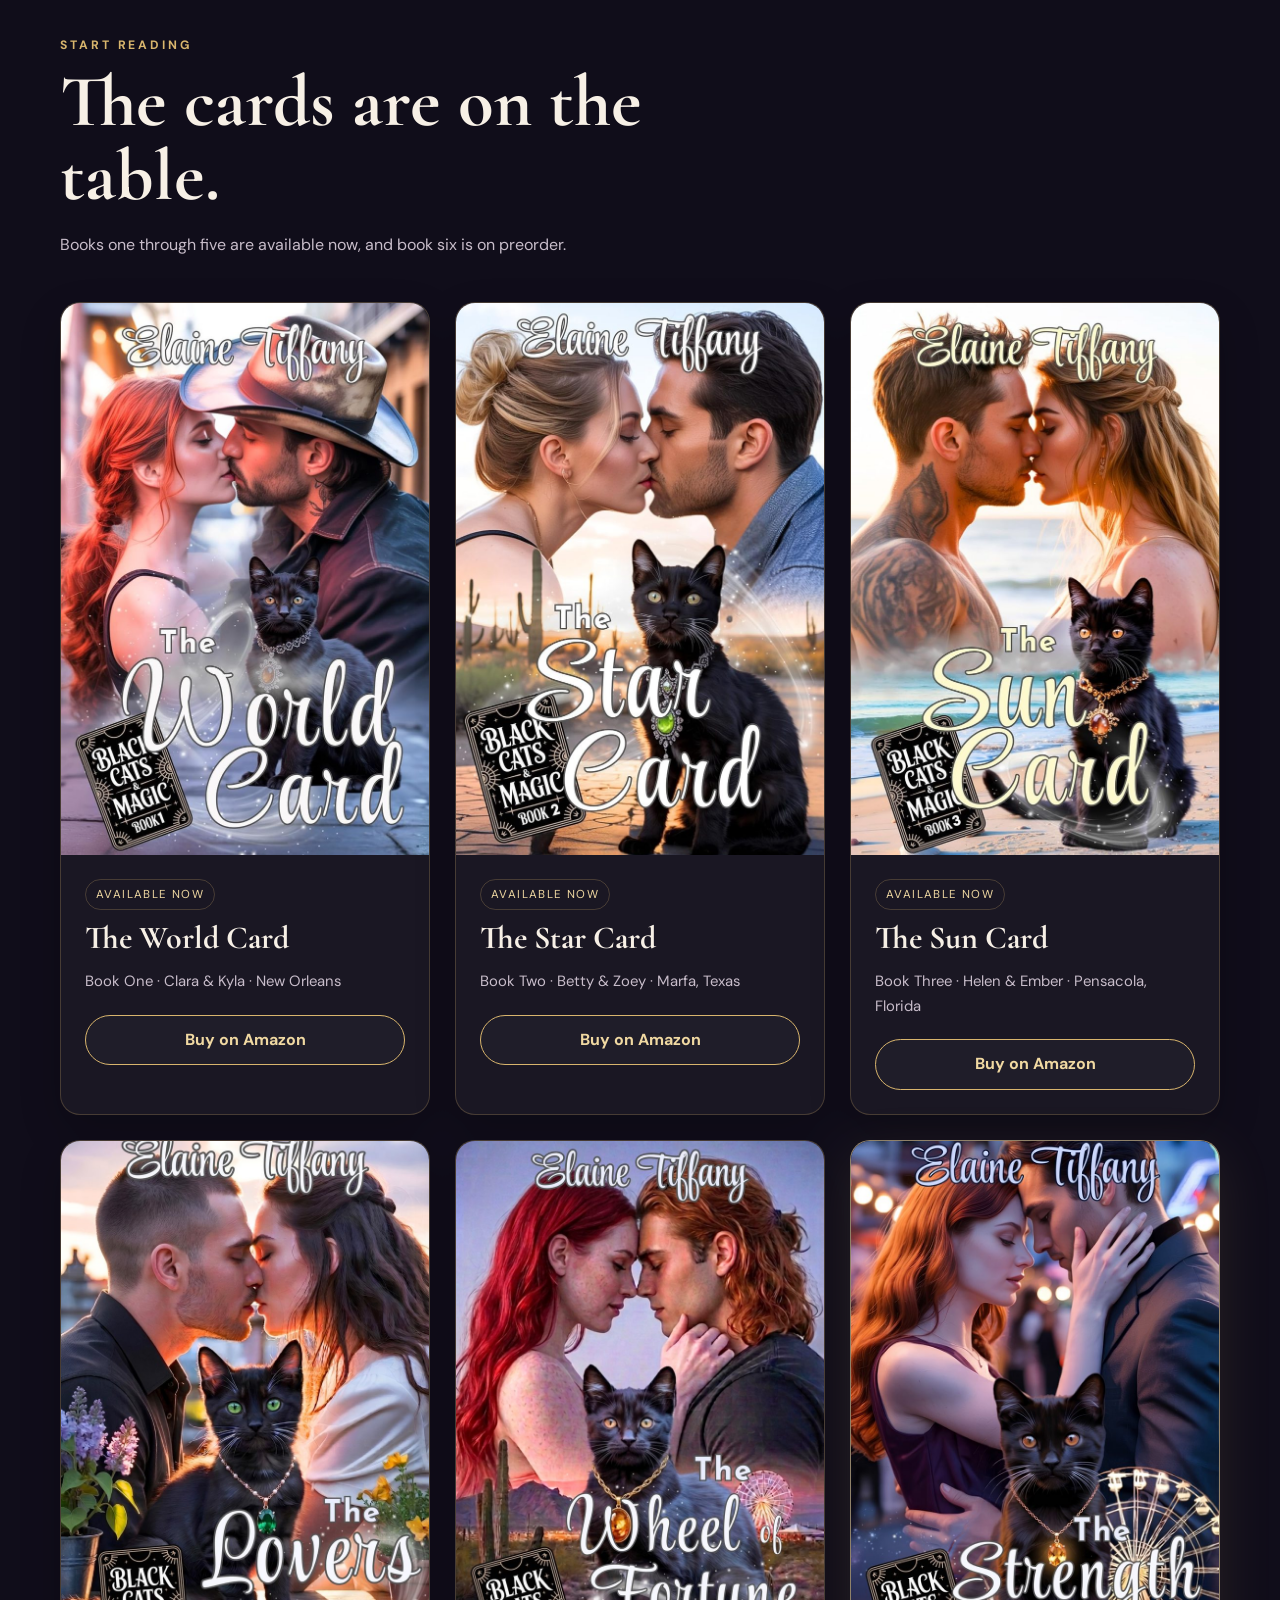
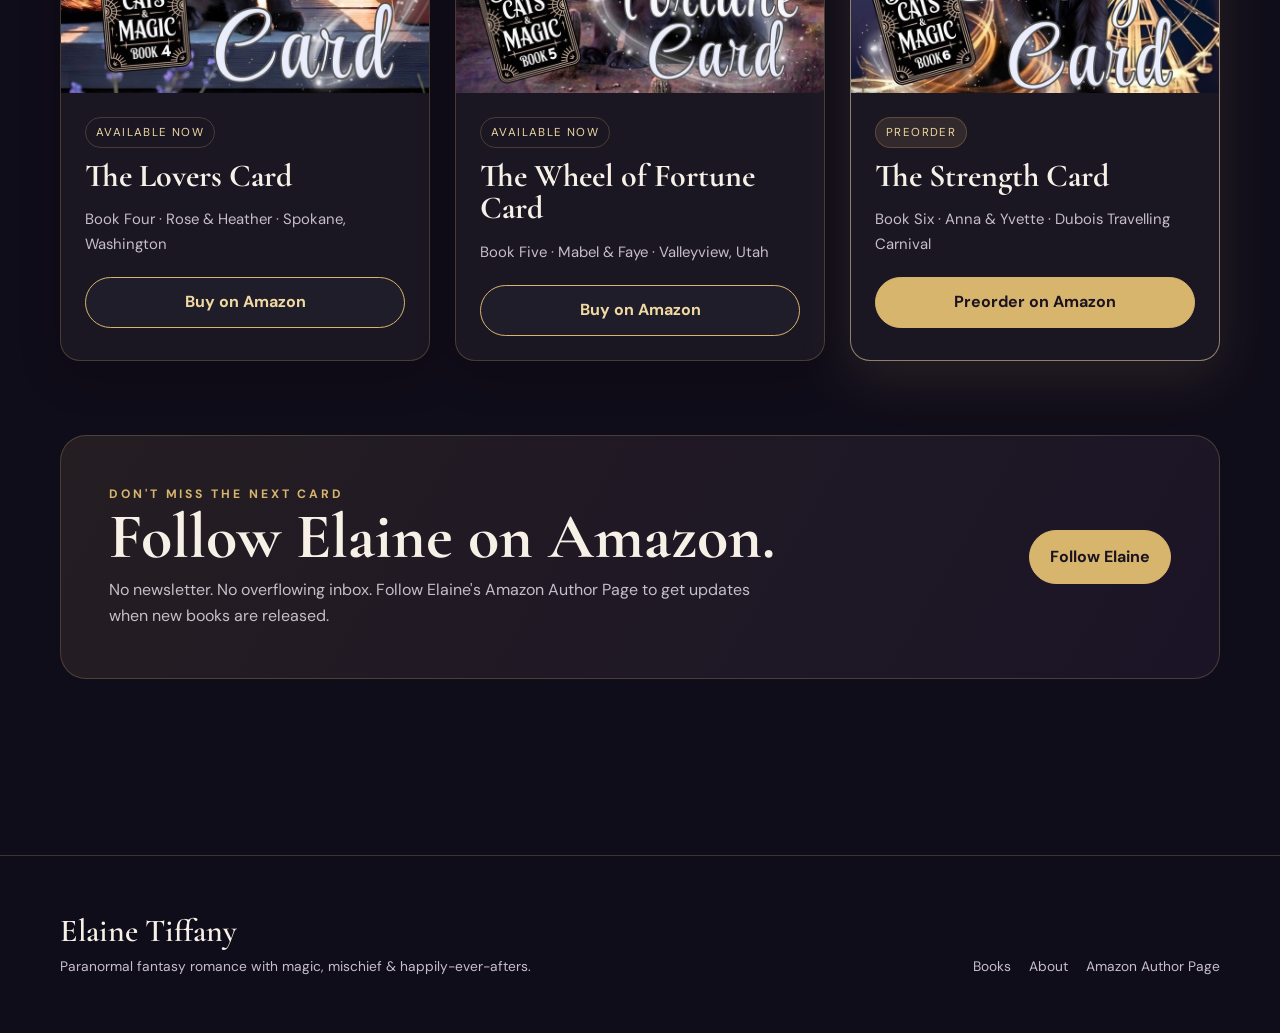
==== commit 91b91511: "Add files via upload" ====
--- a/index.html
+++ b/index.html
@@ -79,7 +79,7 @@
         <article class="book-card"><img src="assets/images/the-sun-card.jpg" alt="The Sun Card book cover" decoding="async" loading="lazy"><div class="book-card-body"><span class="status">Available now</span><h3>The Sun Card</h3><p>Book Three · Helen &amp; Ember · Pensacola, Florida</p><a class="button secondary" href="https://www.amazon.com/dp/B0F662FKKF" target="_blank" rel="noopener">Buy on Amazon</a></div></article>
         <article class="book-card"><img src="assets/images/the-lovers-card.jpg" alt="The Lovers Card book cover" decoding="async" loading="lazy"><div class="book-card-body"><span class="status">Available now</span><h3>The Lovers Card</h3><p>Book Four · Rose &amp; Heather · Spokane, Washington</p><a class="button secondary" href="https://www.amazon.com/dp/B0HG5HDKYB" target="_blank" rel="noopener">Buy on Amazon</a></div></article>
         <article class="book-card"><img src="assets/images/the-wheel-card.jpg" alt="The Wheel of Fortune Card book cover" decoding="async" loading="lazy"><div class="book-card-body"><span class="status">Available now</span><h3>The Wheel of Fortune Card</h3><p>Book Five · Mabel &amp; Faye · Valleyview, Utah</p><a class="button secondary" href="https://www.amazon.com/dp/B0HHGKSKF8" target="_blank" rel="noopener">Buy on Amazon</a></div></article>
-        <article class="book-card sneak"><img src="assets/images/the-strength-card.jpg" alt="The Strength Card book cover" width="800" height="1280" decoding="async" loading="lazy"><div class="book-card-body"><span class="status">Preorder</span><h3>The Strength Card</h3><p>Book Six · Anna &amp; Yvette · Dubois Travelling Carnival</p><a class="button primary" href="https://www.amazon.com/gp/product/B0H3WWHMQZ" target="_blank" rel="noopener">Preorder on Amazon</a></div></article>
+        <article class="book-card sneak"><img src="assets/images/the-strength-card.jpg" alt="The Strength Card book cover" decoding="async" loading="lazy"><div class="book-card-body"><span class="status">Preorder</span><h3>The Strength Card</h3><p>Book Six · Anna &amp; Yvette · Dubois Travelling Carnival</p><a class="button primary" href="https://www.amazon.com/gp/product/B0H3WWHMQZ" target="_blank" rel="noopener">Preorder on Amazon</a></div></article>
       </div>
 
       <div class="cta-band">
--- a/styles.css
+++ b/styles.css
@@ -123,7 +123,7 @@
 .page-hero p { color:var(--muted); max-width:760px; font-size:1.08rem; }
 .book-list { display:flex; flex-direction:column; gap:34px; }
 .book-feature { display:grid; grid-template-columns:280px 1fr; gap:40px; padding:30px; border:1px solid var(--line); background:var(--panel); border-radius:24px; align-items:start; }
-.book-feature img { border-radius:12px; box-shadow:0 16px 38px rgba(0,0,0,.34); }
+.book-feature img { width:100%; height:auto; border-radius:12px; box-shadow:0 16px 38px rgba(0,0,0,.34); }
 .book-meta { color:var(--gold); text-transform:uppercase; letter-spacing:.17em; font-size:.73rem; font-weight:700; }
 .book-feature h2 { font-size:clamp(2.7rem,5vw,4.3rem); margin:8px 0 13px; }
 .book-feature p { color:var(--muted); }
